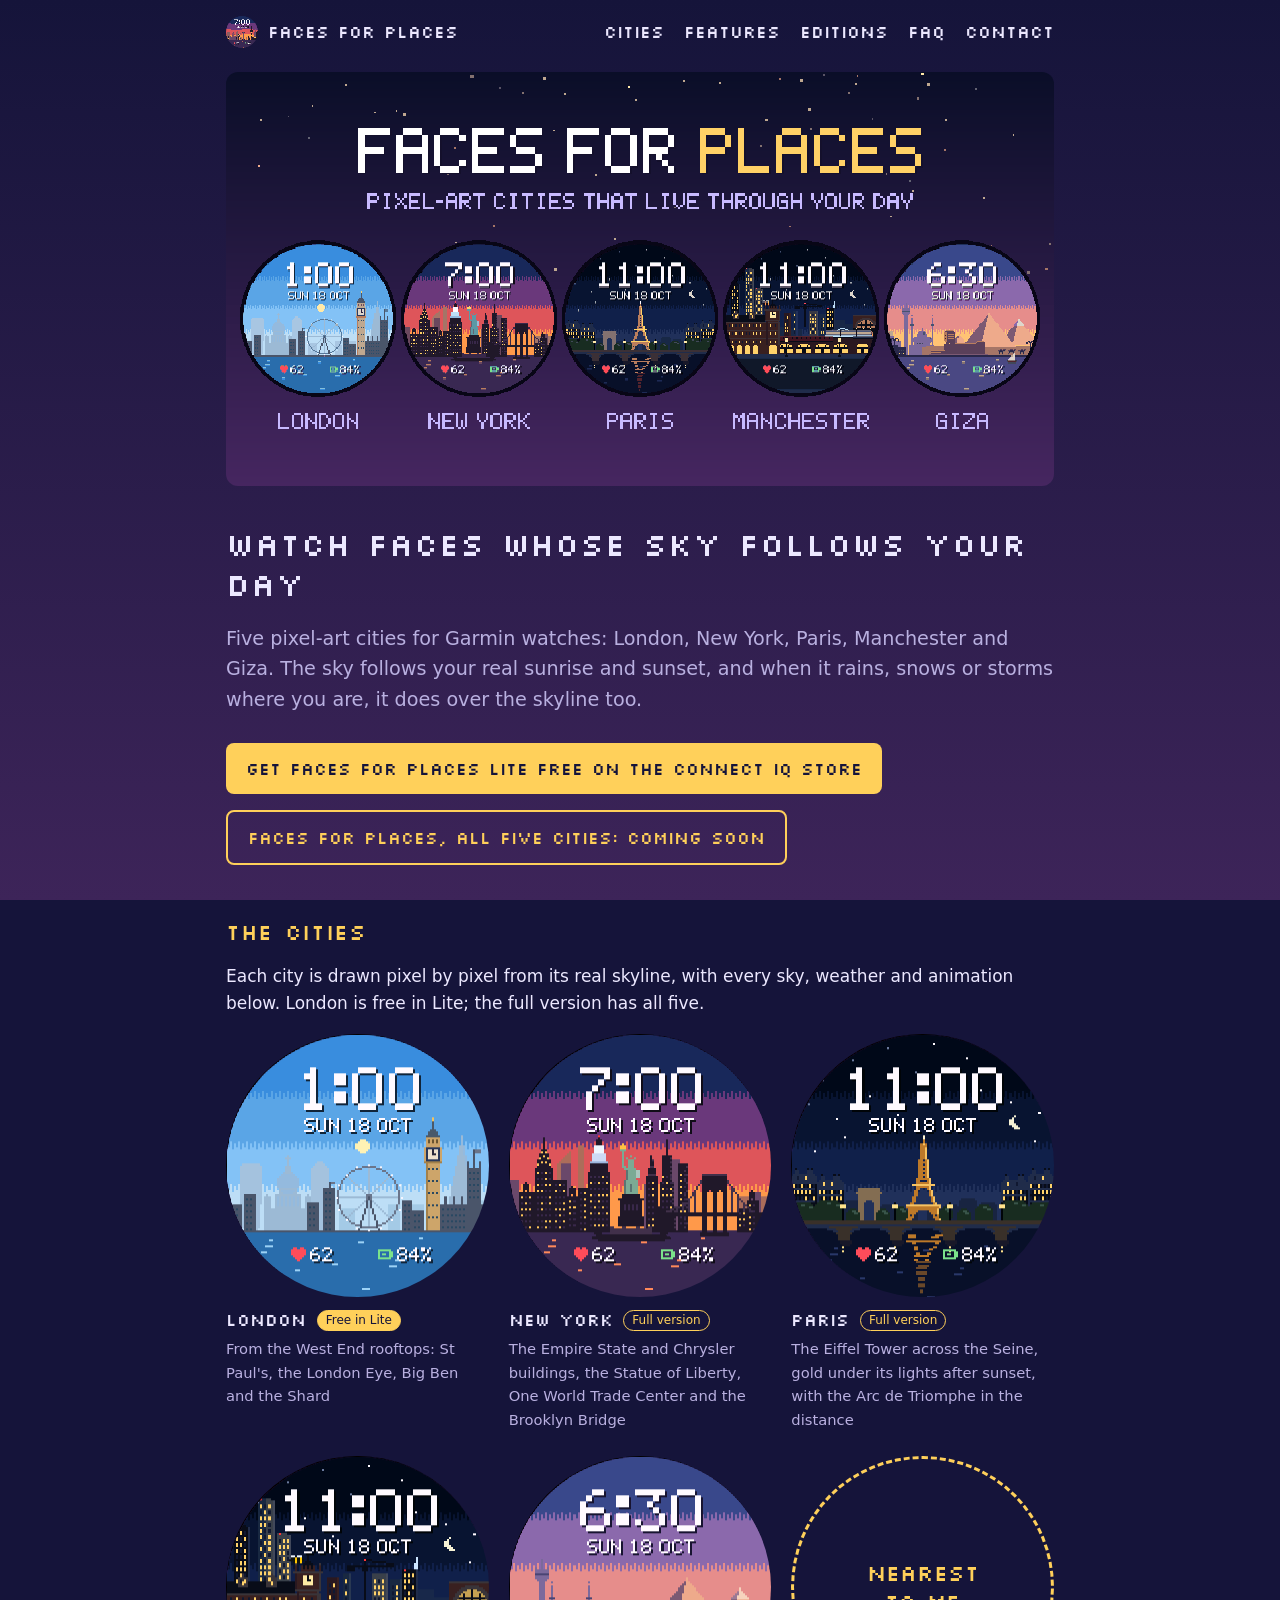
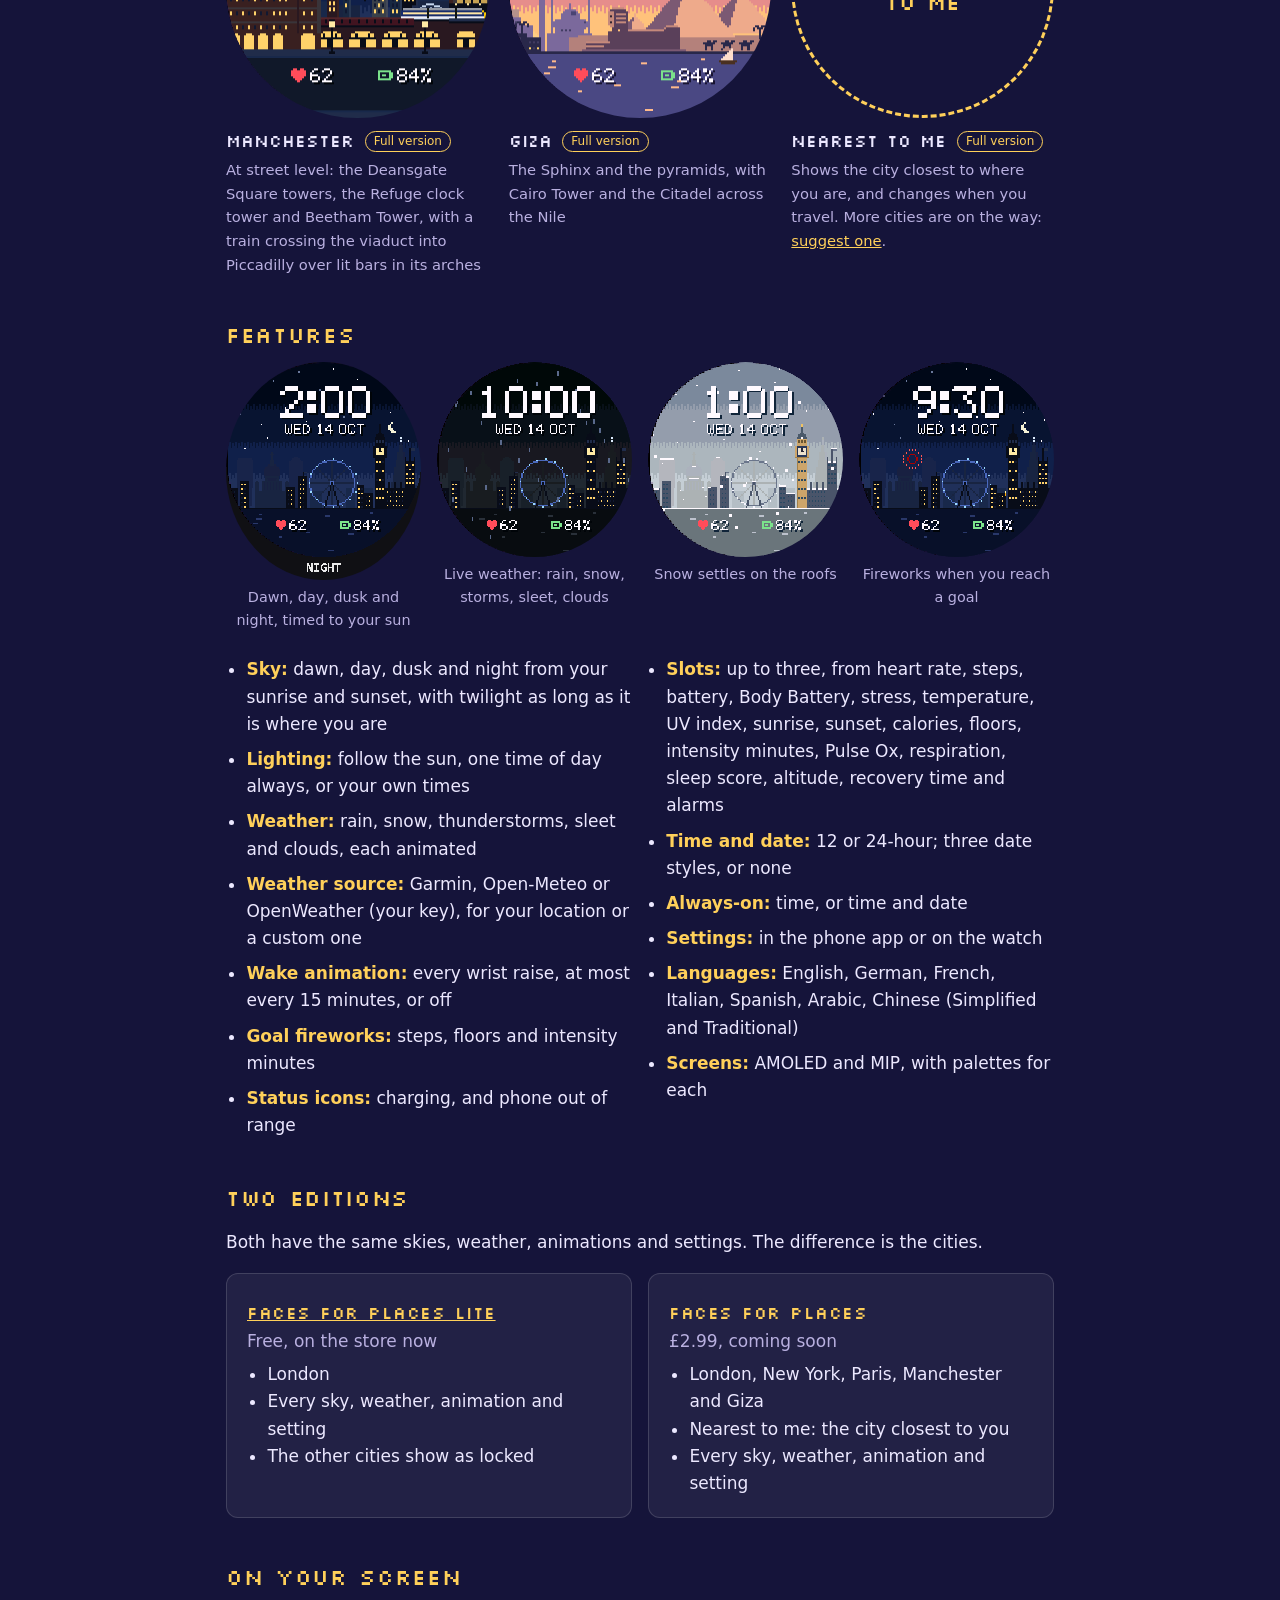
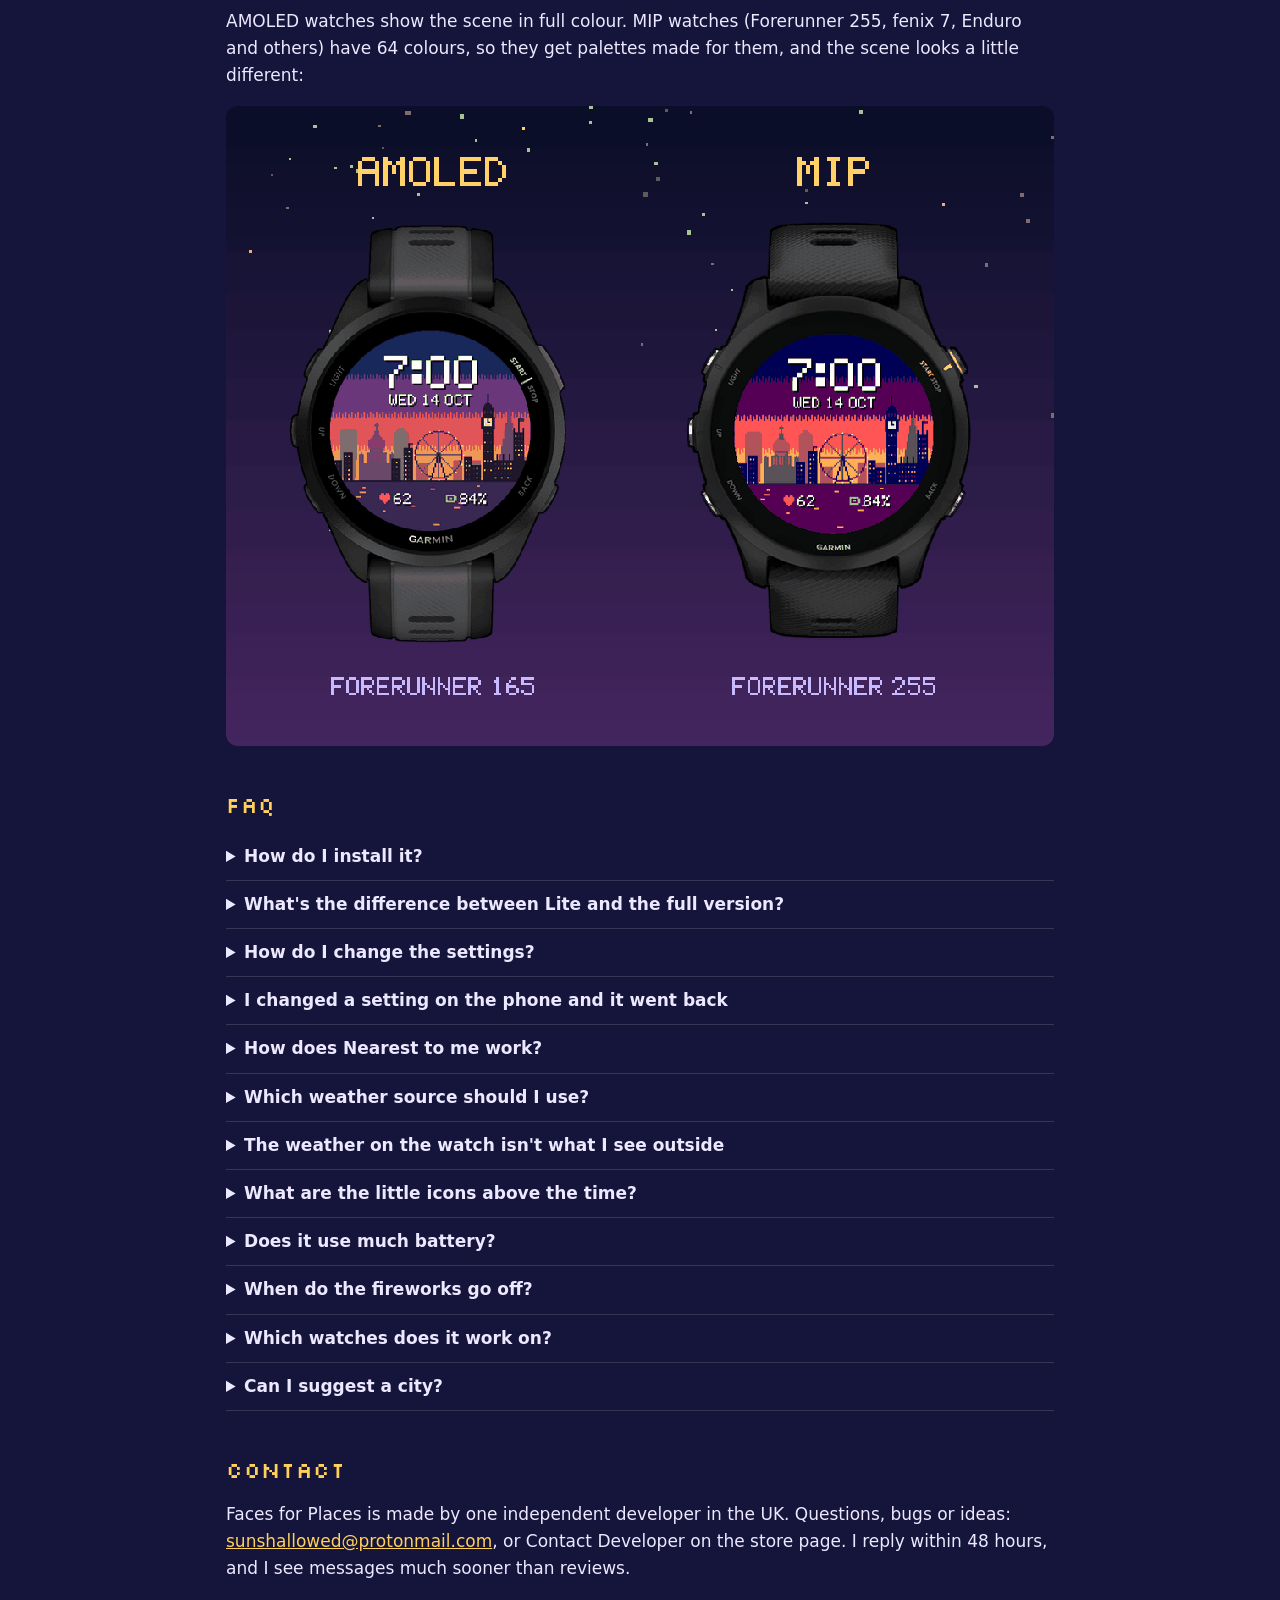
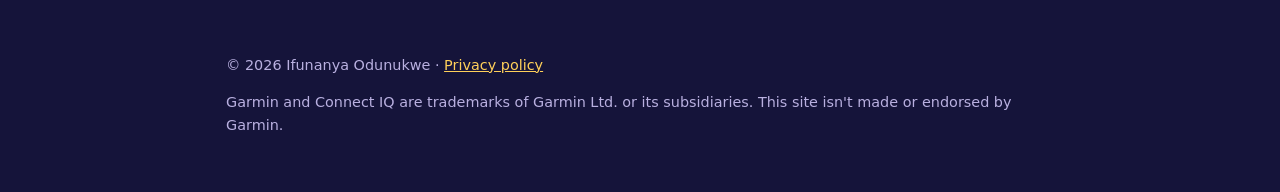
==== index.html @ 06d3210a "﻿Website: a plainer feature list, one labelled line per feature Co-Authored-By: Claude Opus 5.5 <nor" ====
<!doctype html>
<html lang="en">
<head>
<meta charset="utf-8">
<meta name="viewport" content="width=device-width, initial-scale=1">
<title>Faces for Places</title>
<meta name="description" content="Pixel-art city watch faces for Garmin watches: London, New York, Paris, Manchester and Giza. The sky follows your real sunrise and sunset, and your local weather: rain, snow, storms, sleet and clouds.">
<meta property="og:title" content="Faces for Places">
<meta property="og:description" content="Five pixel-art cities for your Garmin watch, whose sky follows your day and your weather. Try London free in Faces for Places Lite.">
<meta property="og:image" content="img/hero.png">
<link rel="icon" href="img/cover.png">
<link rel="preconnect" href="https://fonts.googleapis.com">
<link rel="preconnect" href="https://fonts.gstatic.com" crossorigin>
<link href="https://fonts.googleapis.com/css2?family=Silkscreen&display=swap" rel="stylesheet">
<link rel="stylesheet" href="style.css">
</head>
<body>
<header>
  <nav>
    <a class="home" href="./"><img src="img/cover.png" alt="">Faces for Places</a>
    <a href="#cities">Cities</a>
    <a href="#features">Features</a>
    <a href="#editions">Editions</a>
    <a href="#faq">FAQ</a>
    <a href="#contact">Contact</a>
  </nav>
</header>

<main>
  <img class="hero" src="img/hero.png" width="1440" height="720"
       alt="Faces for Places: London by day, New York at dusk, Paris and Manchester at night and Giza at dawn, each on a round watch face">

  <h1>Watch faces whose sky follows your day</h1>
  <p class="lead">Five pixel-art cities for Garmin watches: London, New York, Paris, Manchester and Giza. The sky
    follows your real sunrise and sunset, and when it rains, snows or storms where you are, it does over the
    skyline too.</p>

  <a class="cta" href="https://apps.garmin.com/apps/ed71a1ea-b74d-4fbb-a06b-3566b06835d3">Get Faces for Places Lite free on the Connect IQ Store</a>
  <span class="cta soon">Faces for Places, all five cities: coming soon</span>

  <h2 id="cities">The cities</h2>
  <p>Each city is drawn pixel by pixel from its real skyline, with every sky, weather and animation below.
    London is free in Lite; the full version has all five.</p>
  <div class="cities">
    <figure>
      <img src="img/cities/london.png" width="390" height="390" alt="London by day: St Paul's, the London Eye, Big Ben and the Shard">
      <figcaption><b>London</b> <span class="badge free">Free in Lite</span>
        <span class="desc">From the West End rooftops: St Paul's, the London Eye, Big Ben and the Shard</span></figcaption>
    </figure>
    <figure>
      <img src="img/cities/newyork.png" width="390" height="390" alt="New York at dusk: the Statue of Liberty in front of Manhattan and the Brooklyn Bridge">
      <figcaption><b>New York</b> <span class="badge">Full version</span>
        <span class="desc">The Empire State and Chrysler buildings, the Statue of Liberty, One World Trade Center and the Brooklyn Bridge</span></figcaption>
    </figure>
    <figure>
      <img src="img/cities/paris.png" width="390" height="390" alt="Paris at night: the Eiffel Tower lit gold, reflected in the Seine">
      <figcaption><b>Paris</b> <span class="badge">Full version</span>
        <span class="desc">The Eiffel Tower across the Seine, gold under its lights after sunset, with the Arc de Triomphe in the distance</span></figcaption>
    </figure>
    <figure>
      <img src="img/cities/manchester.png" width="390" height="390" alt="Manchester at night: towers, a clock tower, and lit bars under a railway viaduct">
      <figcaption><b>Manchester</b> <span class="badge">Full version</span>
        <span class="desc">At street level: the Deansgate Square towers, the Refuge clock tower and Beetham Tower, with a train crossing
        the viaduct into Piccadilly over lit bars in its arches</span></figcaption>
    </figure>
    <figure>
      <img src="img/cities/giza.png" width="390" height="390" alt="Giza at dawn: the Sphinx and the pyramids, Cairo Tower across the Nile">
      <figcaption><b>Giza</b> <span class="badge">Full version</span>
        <span class="desc">The Sphinx and the pyramids, with Cairo Tower and the Citadel across the Nile</span></figcaption>
    </figure>
    <figure>
      <div class="more"><span>Nearest<br>to me</span></div>
      <figcaption><b>Nearest to me</b> <span class="badge">Full version</span>
        <span class="desc">Shows the city closest to where you are, and changes when you travel. More cities are on the way:
        <a href="#contact">suggest one</a>.</span></figcaption>
    </figure>
  </div>

  <h2 id="features">Features</h2>
  <div class="gallery">
    <figure><img src="img/daycycle.gif" width="390" height="390" alt="London's sky through a whole day"><figcaption>Dawn, day, dusk and night, timed to your sun</figcaption></figure>
    <figure><img src="img/storm.gif" width="390" height="390" alt="A thunderstorm over London with lightning"><figcaption>Live weather: rain, snow, storms, sleet, clouds</figcaption></figure>
    <figure><img src="img/snow.gif" width="390" height="390" alt="Snow falling and settling on London's roofs"><figcaption>Snow settles on the roofs</figcaption></figure>
    <figure><img src="img/fireworks.gif" width="390" height="390" alt="Fireworks over London"><figcaption>Fireworks when you reach a goal</figcaption></figure>
  </div>

  <ul class="features">
    <li><b>Sky:</b> dawn, day, dusk and night from your sunrise and sunset, with twilight as long as it is where you are</li>
    <li><b>Lighting:</b> follow the sun, one time of day always, or your own times</li>
    <li><b>Weather:</b> rain, snow, thunderstorms, sleet and clouds, each animated</li>
    <li><b>Weather source:</b> Garmin, Open-Meteo or OpenWeather (your key), for your location or a custom one</li>
    <li><b>Wake animation:</b> every wrist raise, at most every 15 minutes, or off</li>
    <li><b>Goal fireworks:</b> steps, floors and intensity minutes</li>
    <li><b>Status icons:</b> charging, and phone out of range</li>
    <li><b>Slots:</b> up to three, from heart rate, steps, battery, Body Battery, stress, temperature, UV index,
      sunrise, sunset, calories, floors, intensity minutes, Pulse Ox, respiration, sleep score, altitude, recovery
      time and alarms</li>
    <li><b>Time and date:</b> 12 or 24-hour; three date styles, or none</li>
    <li><b>Always-on:</b> time, or time and date</li>
    <li><b>Settings:</b> in the phone app or on the watch</li>
    <li><b>Languages:</b> English, German, French, Italian, Spanish, Arabic, Chinese (Simplified and Traditional)</li>
    <li><b>Screens:</b> AMOLED and MIP, with palettes for each</li>
  </ul>

  <h2 id="editions">Two editions</h2>
  <p>Both have the same skies, weather, animations and settings. The difference is the cities.</p>
  <div class="cards">
    <div class="card">
      <h3><a href="https://apps.garmin.com/apps/ed71a1ea-b74d-4fbb-a06b-3566b06835d3">Faces for Places Lite</a></h3>
      <p class="price">Free, on the store now</p>
      <ul>
        <li>London</li>
        <li>Every sky, weather, animation and setting</li>
        <li>The other cities show as locked</li>
      </ul>
    </div>
    <div class="card">
      <h3>Faces for Places</h3>
      <p class="price">£2.99, coming soon</p>
      <ul>
        <li>London, New York, Paris, Manchester and Giza</li>
        <li>Nearest to me: the city closest to you</li>
        <li>Every sky, weather, animation and setting</li>
      </ul>
    </div>
  </div>

  <h2>On your screen</h2>
  <p>AMOLED watches show the scene in full colour. MIP watches (Forerunner 255, fenix 7, Enduro and others) have 64
    colours, so they get palettes made for them, and the scene looks a little different:</p>
  <img class="wide" src="img/watches-pair.png" width="978" height="756"
       alt="The face on a Forerunner 165 (AMOLED) and a Forerunner 255 (MIP)">

  <h2 id="faq">FAQ</h2>

  <details>
    <summary>How do I install it?</summary>
    <p>In the Connect IQ Store app on your phone, search for "Faces for Places", choose Install, and it goes to your
      watch at the next sync. On the watch, pick it like any other watch face. When it asks, allow location: it picks
      your sunrise, sunset and weather (see <a href="privacy.html">Privacy</a>).</p>
  </details>

  <details>
    <summary>What's the difference between Lite and the full version?</summary>
    <p>Only the cities. Lite is free and has London, with every sky, weather, animation and setting. The full
      version (£2.99, coming soon) adds New York, Paris, Manchester and Giza, and Nearest to me. Try Lite first to
      see how it looks on your watch.</p>
  </details>

  <details>
    <summary>How do I change the settings?</summary>
    <p>On the phone: in the Connect IQ Store app, open the face under your watch's watch faces and choose Settings.
      On the watch: open the watch face's menu and choose Customise. Both have the same settings in the same order:
      the everyday ones first, then Display and battery, Sky and lighting, and Weather source.</p>
  </details>

  <details>
    <summary>I changed a setting on the phone and it went back</summary>
    <p>Garmin's phone app can lose a change made inside a section (Display and battery, Sky and lighting, Weather
      source) if you go back without saving. Press Save before leaving the section, or change it on the watch
      (Customise), which always keeps it.</p>
  </details>

  <details>
    <summary>How does Nearest to me work?</summary>
    <p>In the full version, Nearest to me (the default Place) shows whichever city is closest to you, using your
      phone's location or the watch's last GPS fix. It checks again when you raise your wrist, so it changes when
      you travel. Pick a city under Place to keep that one.</p>
  </details>

  <details>
    <summary>Which weather source should I use?</summary>
    <ul>
      <li><b>Garmin</b> (the default): uses the least battery, and works with the phone away for a while. It's said to not be as accurate as the others though</li>
      <li><b>Open-Meteo</b>: free, nothing to set up.</li>
      <li><b>OpenWeather</b>: needs your own free API key from
        <a href="https://openweathermap.org/">openweathermap.org</a>, typed into the OpenWeather API key setting.
        A new key can take a few hours to start working.</li>
    </ul>
    <p>The web sources are fetched through your phone every 15, 30 or 60 minutes, as you choose, so the phone needs
      to be nearby with Bluetooth on.</p>
  </details>

  <details>
    <summary>The weather on the watch isn't what I see outside</summary>
    <p>Weather reaches the watch through your phone, so it can be a little behind, and Garmin's reading comes from a
      nearby weather station. A web reading more than 6 hours old stops showing rain. If it's often wrong for
      you, try another weather source.</p>
  </details>

  <details>
    <summary>What are the little icons above the time?</summary>
    <p>A plug means the watch is charging. A crossed-out phone means your phone is out of range, so the weather won't
      update until it's back. You can turn either off under Display and battery.</p>
  </details>

  <details>
    <summary>Does it use much battery?</summary>
    <p>The defaults (Garmin weather for where you are) use the least. Web weather, a custom weather location and
      the wake animation on every wrist raise use more; the settings mark them with "more battery".</p>
  </details>

  <details>
    <summary>When do the fireworks go off?</summary>
    <p>The next time you raise your wrist after reaching your step or floors goal (once a day each) or your
      intensity-minutes goal (once a week). You can turn them off in the settings.</p>
  </details>

  <details>
    <summary>Which watches does it work on?</summary>
    <p>Round Garmin watches with Connect IQ 5 or 6 (Forerunner, fenix, epix, Enduro, Venu, vivoactive, Instinct
      AMOLED and others), plus the Venu Sq 2 and Venu X1. The store page lists every model.</p>
  </details>

  <details>
    <summary>Can I suggest a city?</summary>
    <p>Yes, please! Leave a review on the store page or email me. More cities are on the way.</p>
  </details>

  <h2 id="contact">Contact</h2>
  <p>Faces for Places is made by one independent developer in the UK. Questions, bugs or ideas:
    <a href="mailto:sunshallowed@protonmail.com">sunshallowed@protonmail.com</a>, or Contact Developer on the store
    page. I reply within 48 hours, and I see messages much sooner than reviews.</p>
</main>

<footer>
  <p>© 2026 Ifunanya Odunukwe · <a href="privacy.html">Privacy policy</a></p>
  <p>Garmin and Connect IQ are trademarks of Garmin Ltd. or its subsidiaries. This site isn't made or endorsed by Garmin.</p>
</footer>
</body>
</html>
---- style.css ----
:root {
  --night: #15143a;
  --dusk: #3d2459;
  --text: #ece8ff;
  --muted: #b9b0e0;
  --accent: #ffd05a;
  --link: #ffd05a;
  --card: rgba(255, 255, 255, 0.06);
  --line: rgba(255, 255, 255, 0.14);
}

* { box-sizing: border-box; }

html { background: var(--night); }

body {
  margin: 0;
  min-height: 100vh;
  color: var(--text);
  background: linear-gradient(180deg, var(--night) 0%, var(--dusk) 100%) fixed;
  font: 17px/1.6 system-ui, -apple-system, "Segoe UI", Roboto, sans-serif;
}

main, header, footer { max-width: 860px; margin: 0 auto; padding: 0 16px; }

h1, h2, h3, .pixel {
  font-family: "Silkscreen", monospace;
  font-weight: 400;
  letter-spacing: 0.03em;
  line-height: 1.25;
}
h1 { font-size: 2rem; margin: 1.2em 0 0.4em; }
h2 { font-size: 1.4rem; margin: 2em 0 0.6em; color: var(--accent); }
h3 { font-size: 1.05rem; margin: 1.4em 0 0.3em; }

a { color: var(--link); }
a:hover { text-decoration-thickness: 2px; }

img { max-width: 100%; height: auto; display: block; image-rendering: pixelated; }

nav {
  display: flex; gap: 20px; flex-wrap: wrap; align-items: center;
  padding: 16px 0; font-family: "Silkscreen", monospace;
}
nav a { color: var(--text); text-decoration: none; }
nav a:hover { color: var(--accent); }
nav .home { margin-right: auto; display: flex; align-items: center; gap: 10px; }
nav .home img { width: 32px; height: 32px; border-radius: 50%; }
@media (max-width: 560px) {
  nav { gap: 8px 20px; }
  nav .home { flex-basis: 100%; }
}

.hero { border-radius: 12px; margin: 8px 0 20px; }
.lead { font-size: 1.2rem; color: var(--muted); }

.cta {
  display: inline-block; margin: 8px 0; padding: 12px 20px; border-radius: 8px;
  background: var(--accent); color: var(--night); text-decoration: none;
  font-family: "Silkscreen", monospace;
}
.cta.soon { background: transparent; color: var(--accent); border: 2px solid var(--accent); cursor: default; }

.gallery { display: grid; grid-template-columns: repeat(auto-fit, minmax(180px, 1fr)); gap: 16px; }
.gallery figure { margin: 0; }
.gallery img { width: 100%; border-radius: 50%; }
.gallery figcaption { text-align: center; color: var(--muted); font-size: 0.9rem; margin-top: 6px; }

.wide { border-radius: 12px; margin: 12px 0; }

.cities { display: grid; grid-template-columns: repeat(auto-fit, minmax(220px, 1fr)); gap: 24px 20px; }
.cities figure { margin: 0; }
.cities img, .cities .more { width: 100%; aspect-ratio: 1; border-radius: 50%; }
.cities .more {
  display: flex; align-items: center; justify-content: center; text-align: center;
  border: 3px dashed var(--accent); color: var(--accent);
  font-family: "Silkscreen", monospace; font-size: 1.4rem; line-height: 1.3;
}
.cities figcaption { color: var(--muted); font-size: 0.92rem; margin-top: 10px; }
.cities figcaption b {
  display: inline-block; margin-right: 6px; color: var(--text);
  font-family: "Silkscreen", monospace; font-weight: 400; font-size: 1.05rem;
}
.cities .desc { display: block; margin-top: 2px; }
@media (max-width: 560px) {
  .cities, .gallery { grid-template-columns: 1fr 1fr; gap: 20px 12px; }
  .cities .more { font-size: 1rem; }
  .cities figcaption { font-size: 0.85rem; }
}
.badge {
  display: inline-block; margin-bottom: 4px; padding: 0 8px; border-radius: 99px; vertical-align: 2px;
  border: 1px solid var(--accent); color: var(--accent); font-size: 0.75rem; white-space: nowrap;
}
.badge.free { background: var(--accent); color: var(--night); }

.features { columns: 2 300px; column-gap: 32px; padding-left: 1.2em; margin: 24px 0 0; }
.features li { margin-bottom: 8px; break-inside: avoid; }
.features b { color: var(--accent); font-weight: 600; }

.card .price { margin: 0 0 6px; color: var(--muted); }
.card ul { padding-left: 1.2em; margin: 0 0 8px; }

.cards { display: grid; grid-template-columns: repeat(auto-fit, minmax(240px, 1fr)); gap: 16px; }
.card { background: var(--card); border: 1px solid var(--line); border-radius: 12px; padding: 4px 20px 12px; }
.card h3 { color: var(--accent); }

details { border-bottom: 1px solid var(--line); padding: 10px 0; }
summary { cursor: pointer; font-weight: 600; }
details p, details ul { margin: 8px 0 4px; color: var(--text); }

.note { color: var(--muted); font-size: 0.95rem; }

footer { padding: 40px 16px; color: var(--muted); font-size: 0.9rem; }
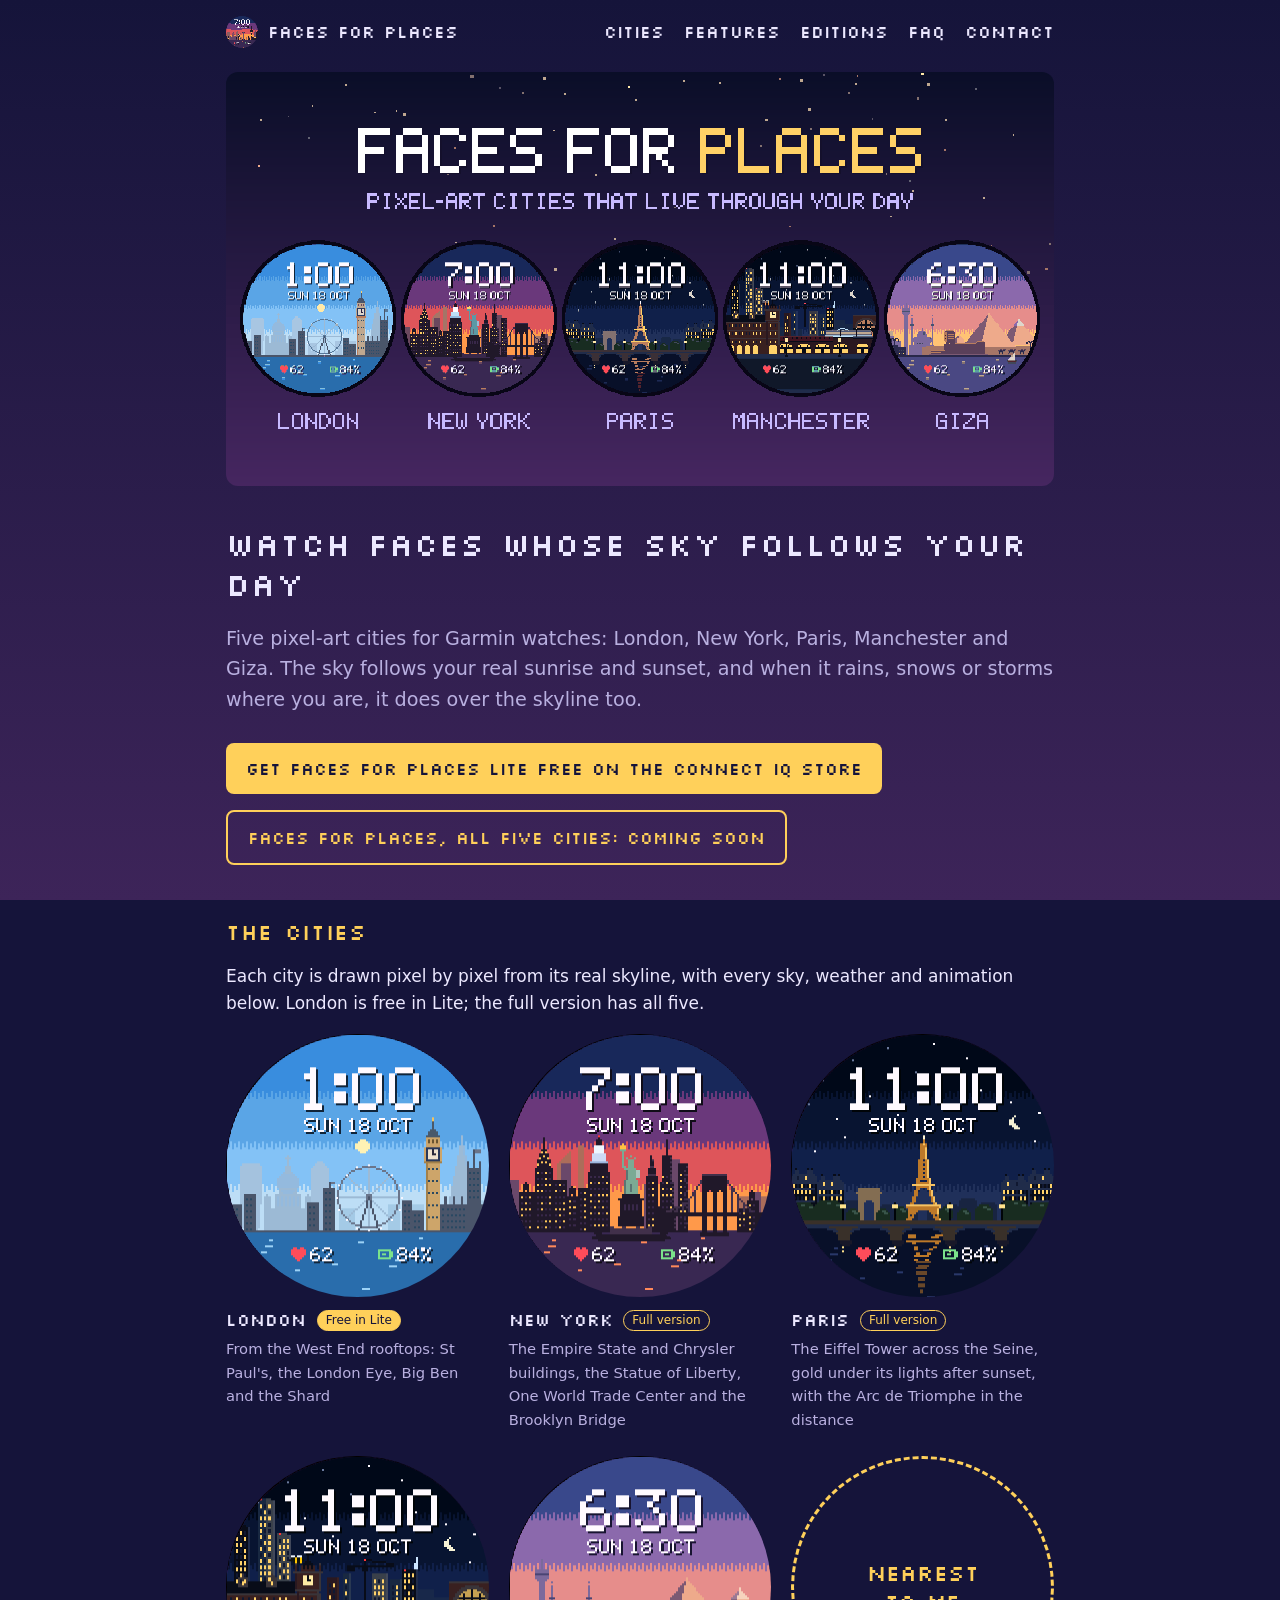
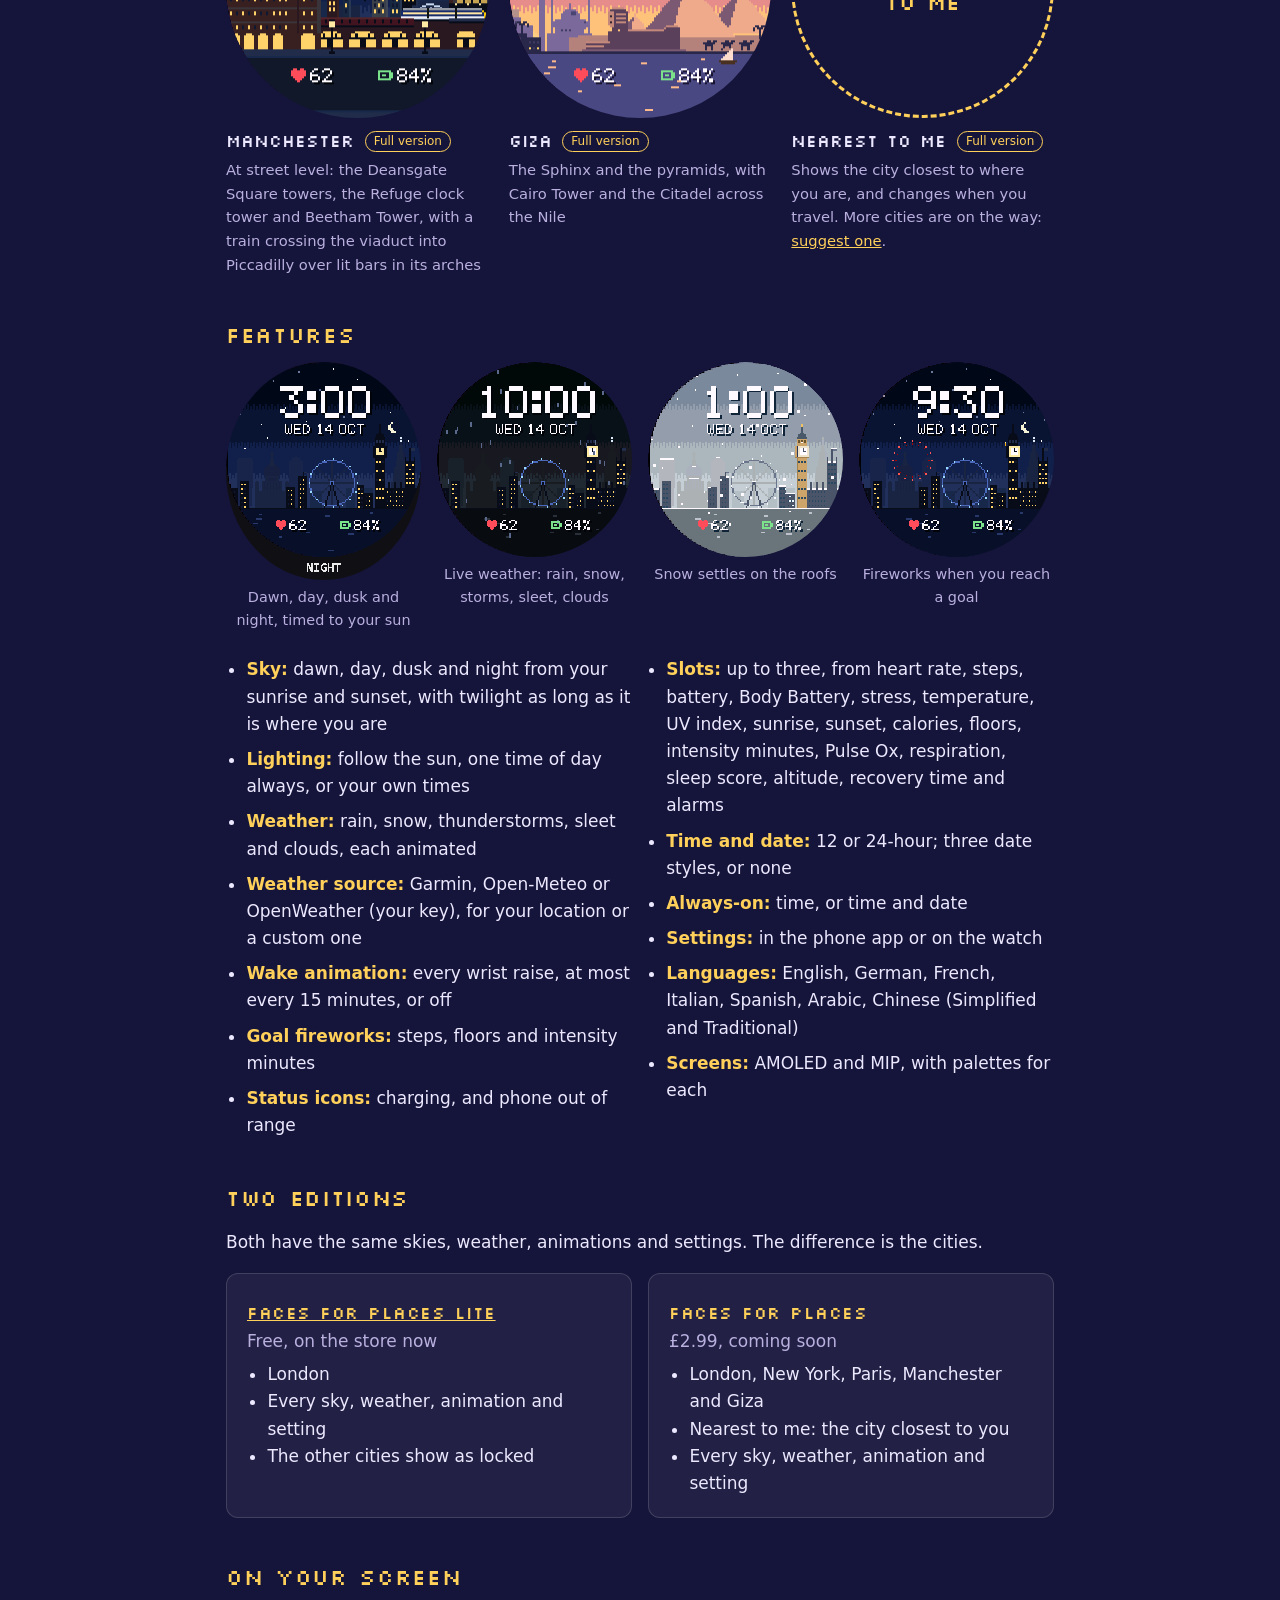
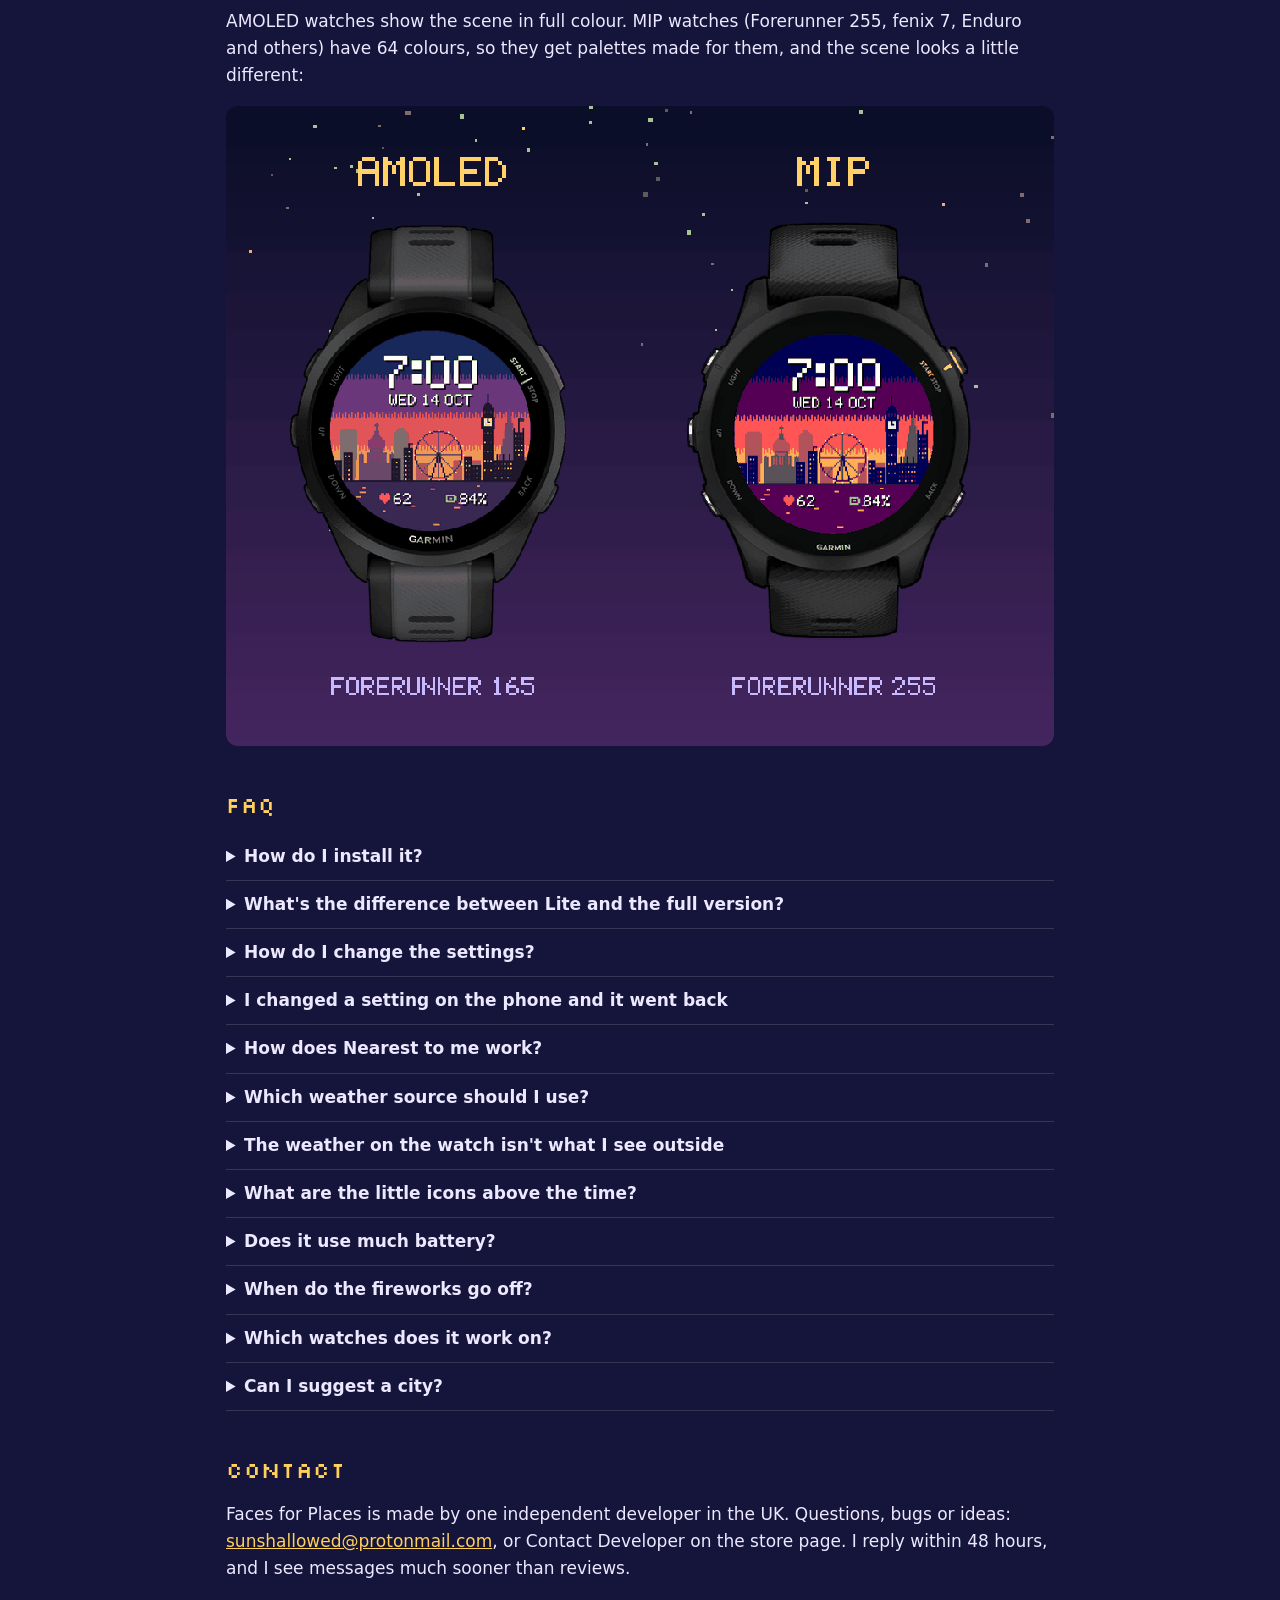
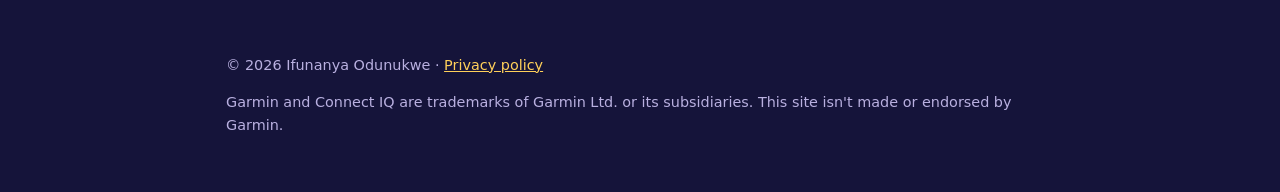
==== commit 4166f594: "﻿Website: version the stylesheet link so new pages never get cached old rules Pages lets browsers ke" ====
--- a/index.html
+++ b/index.html
@@ -12,7 +12,7 @@
 <link rel="preconnect" href="https://fonts.googleapis.com">
 <link rel="preconnect" href="https://fonts.gstatic.com" crossorigin>
 <link href="https://fonts.googleapis.com/css2?family=Silkscreen&display=swap" rel="stylesheet">
-<link rel="stylesheet" href="style.css">
+<link rel="stylesheet" href="style.css?v=2">
 </head>
 <body>
 <header>
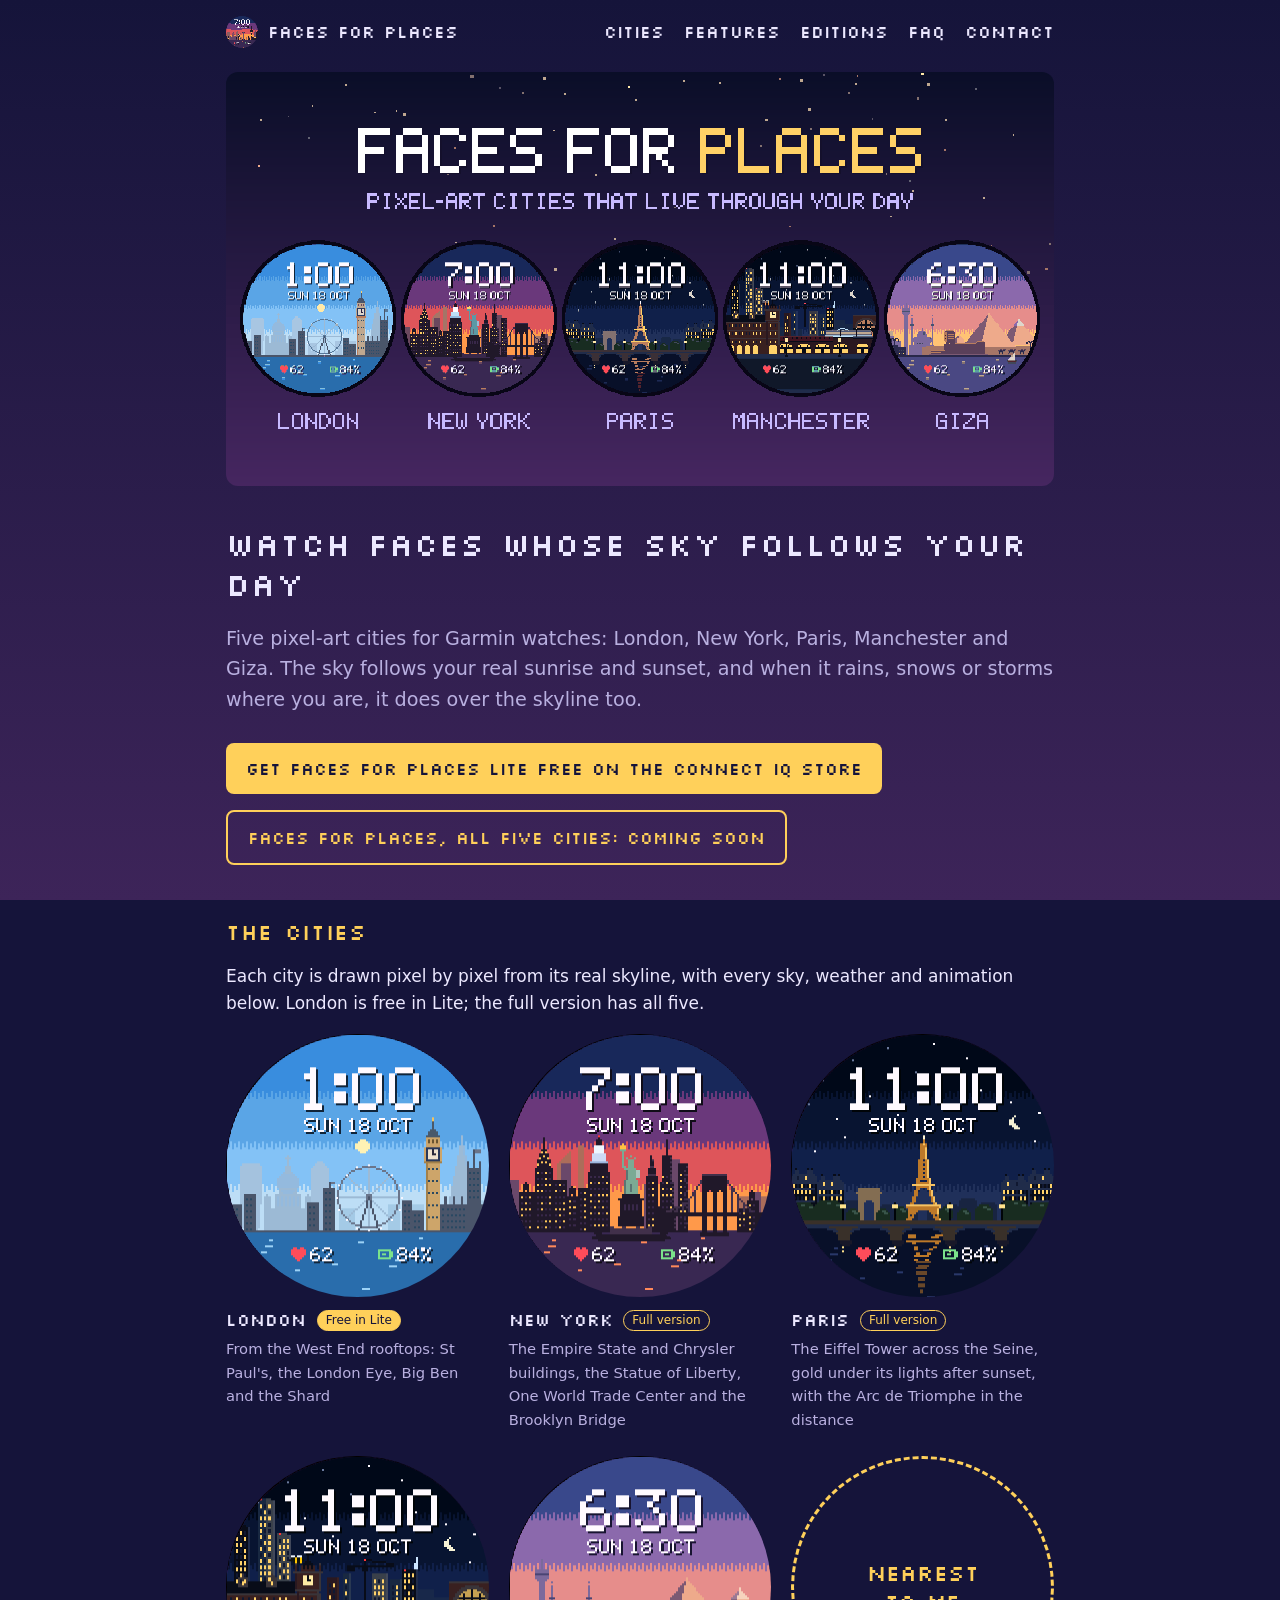
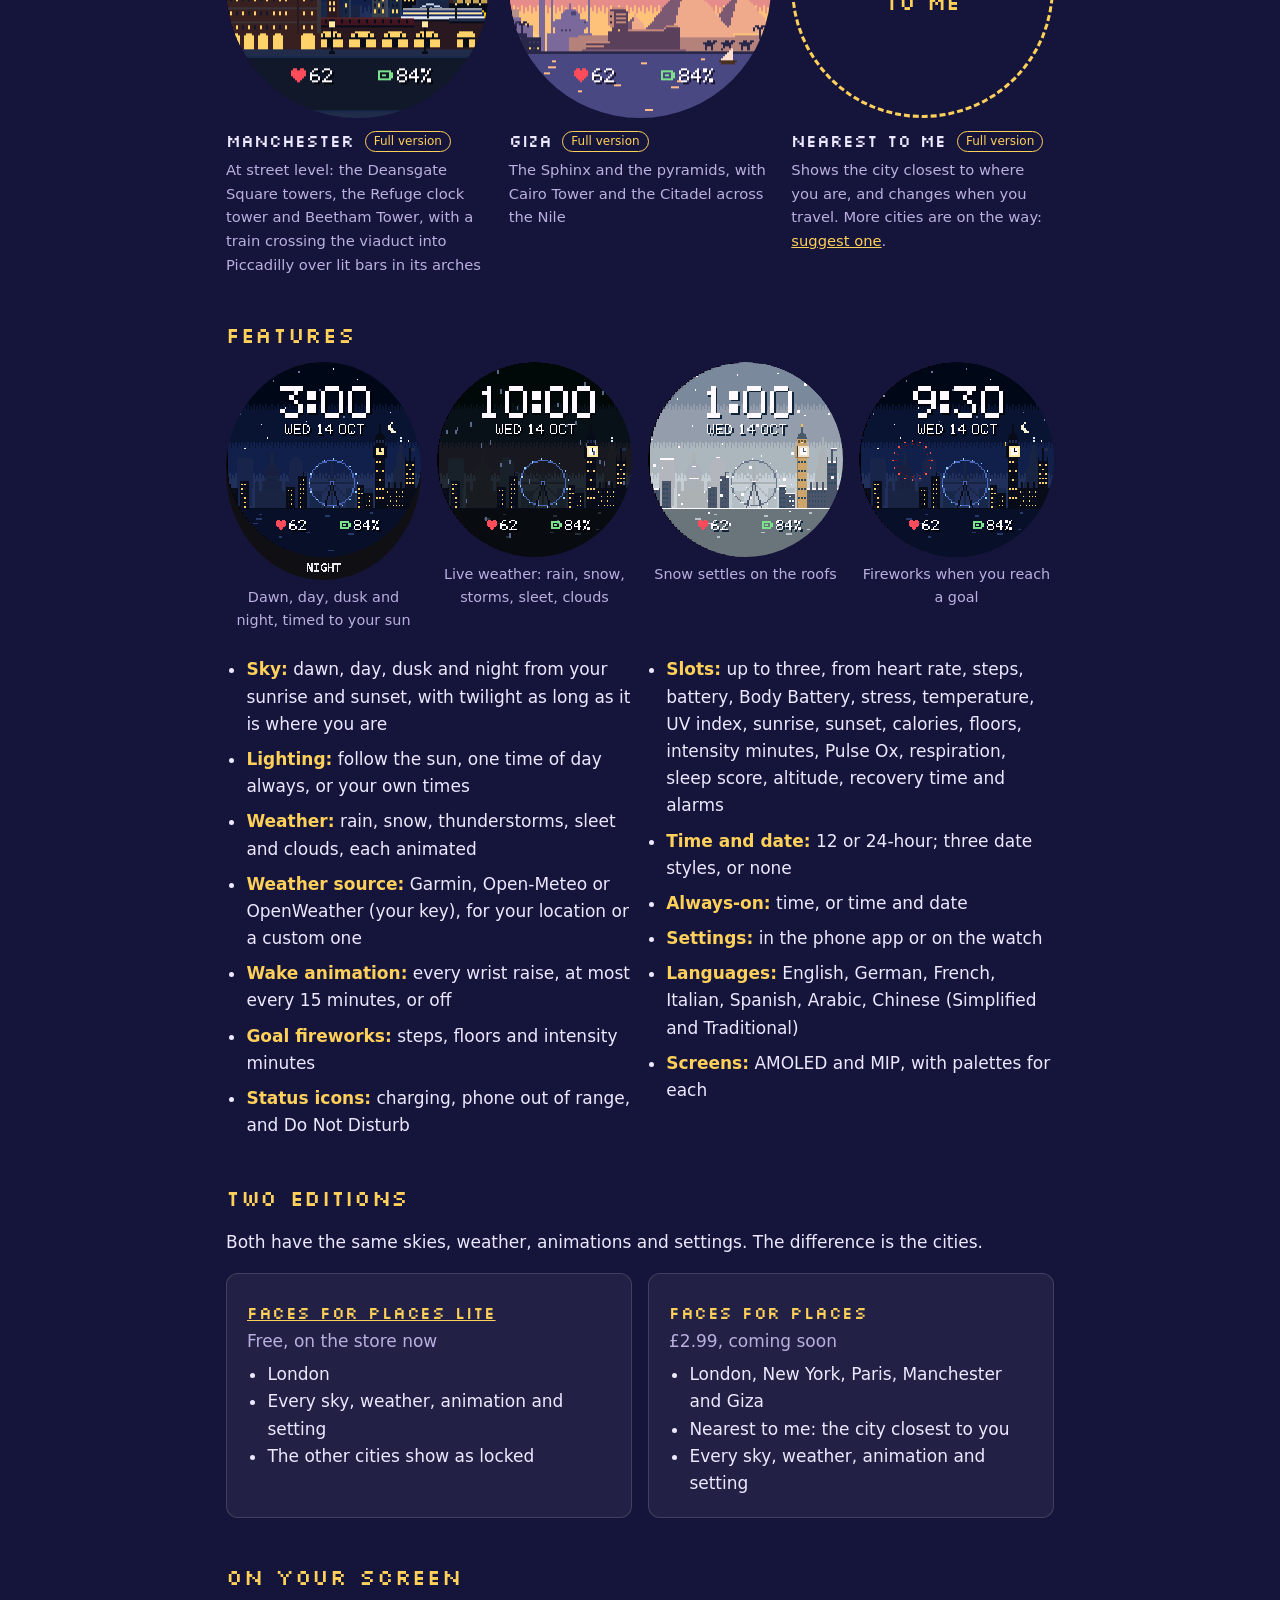
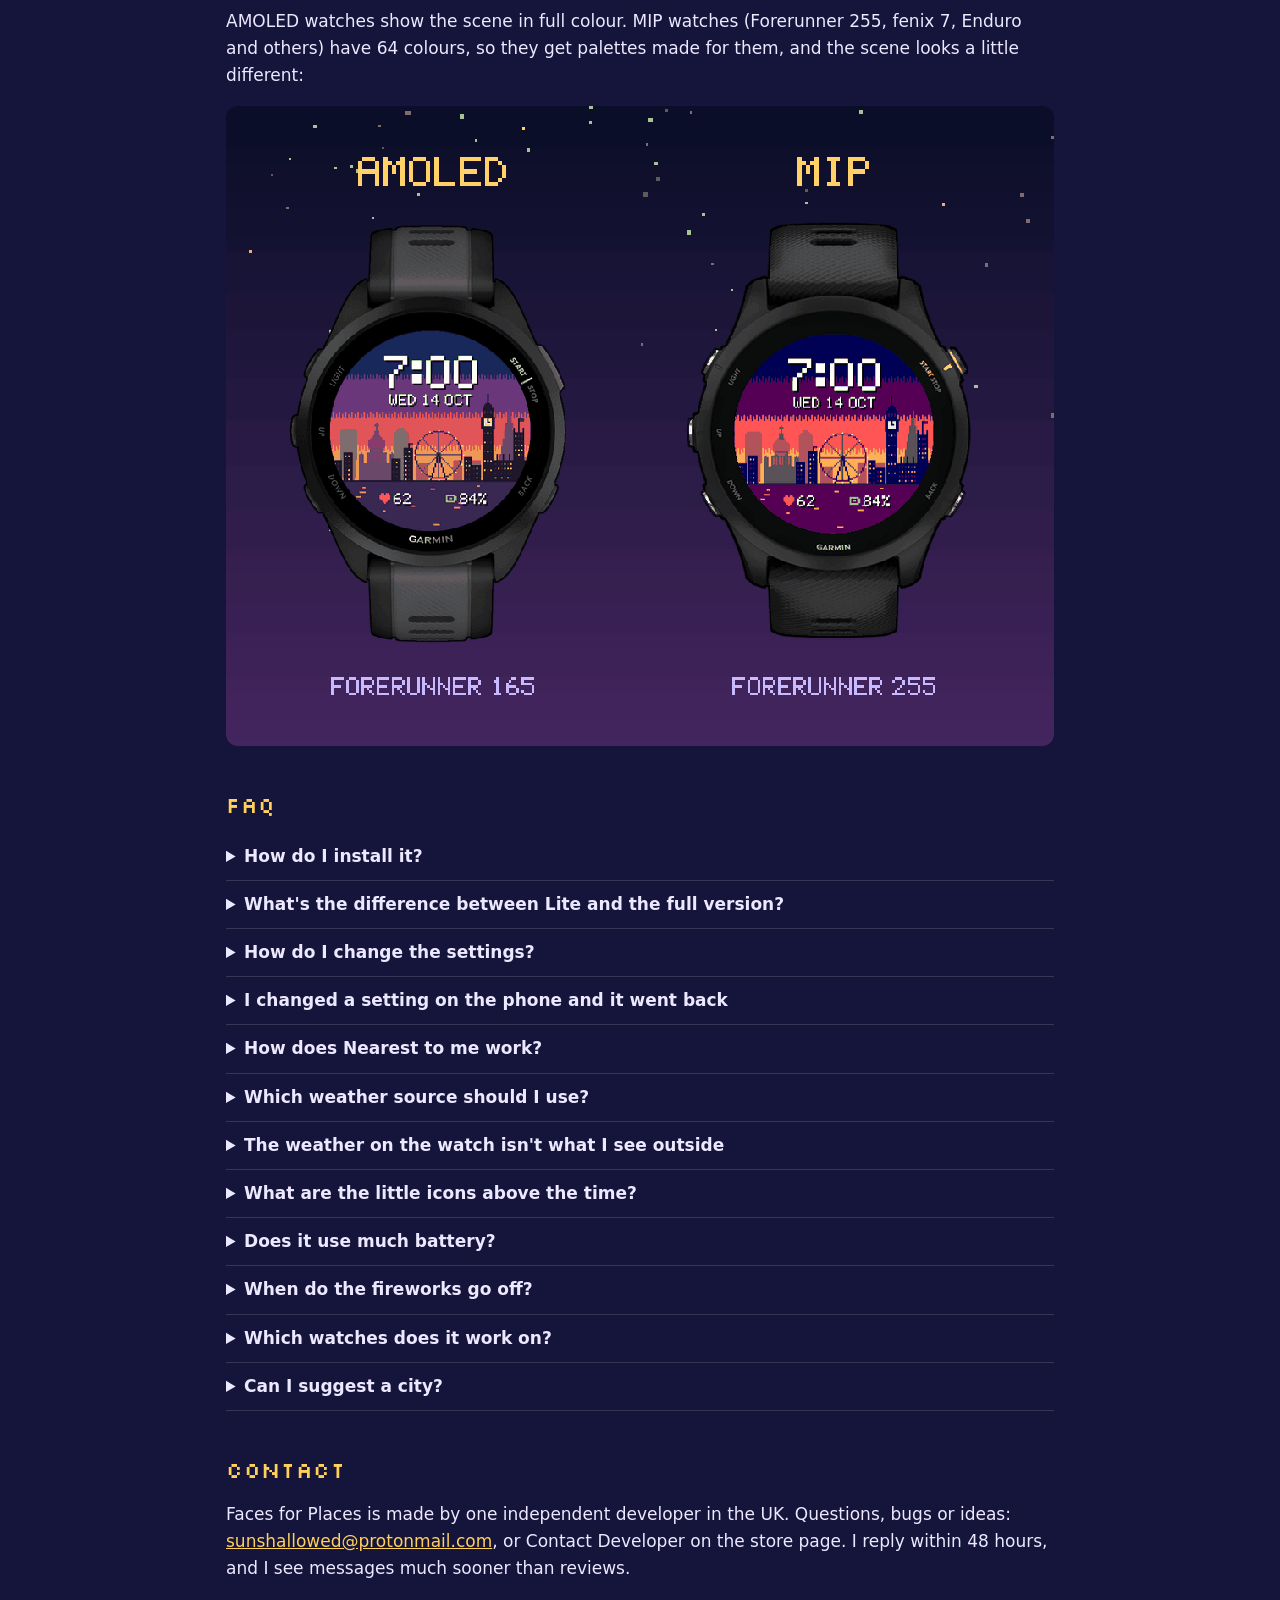
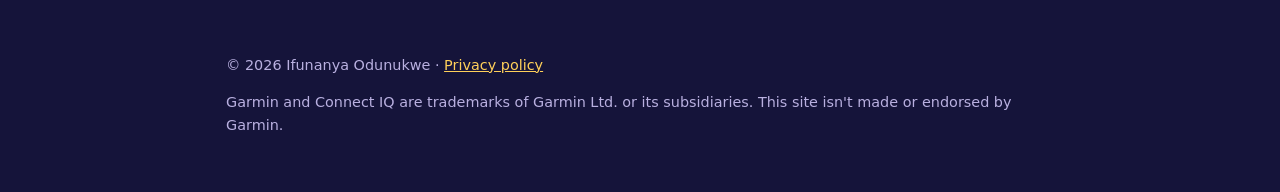
==== commit 1e1b936c: "﻿Do Not Disturb icon: a crescent moon in the status row above the time Shown while DND is on (Device" ====
--- a/index.html
+++ b/index.html
@@ -91,7 +91,7 @@
     <li><b>Weather source:</b> Garmin, Open-Meteo or OpenWeather (your key), for your location or a custom one</li>
     <li><b>Wake animation:</b> every wrist raise, at most every 15 minutes, or off</li>
     <li><b>Goal fireworks:</b> steps, floors and intensity minutes</li>
-    <li><b>Status icons:</b> charging, and phone out of range</li>
+    <li><b>Status icons:</b> charging, phone out of range, and Do Not Disturb</li>
     <li><b>Slots:</b> up to three, from heart rate, steps, battery, Body Battery, stress, temperature, UV index,
       sunrise, sunset, calories, floors, intensity minutes, Pulse Ox, respiration, sleep score, altitude, recovery
       time and alarms</li>
@@ -191,7 +191,8 @@
   <details>
     <summary>What are the little icons above the time?</summary>
     <p>A plug means the watch is charging. A crossed-out phone means your phone is out of range, so the weather won't
-      update until it's back. You can turn either off under Display and battery.</p>
+      update until it's back. A moon means Do Not Disturb is on. You can turn any of them off under Display and
+      battery.</p>
   </details>
 
   <details>
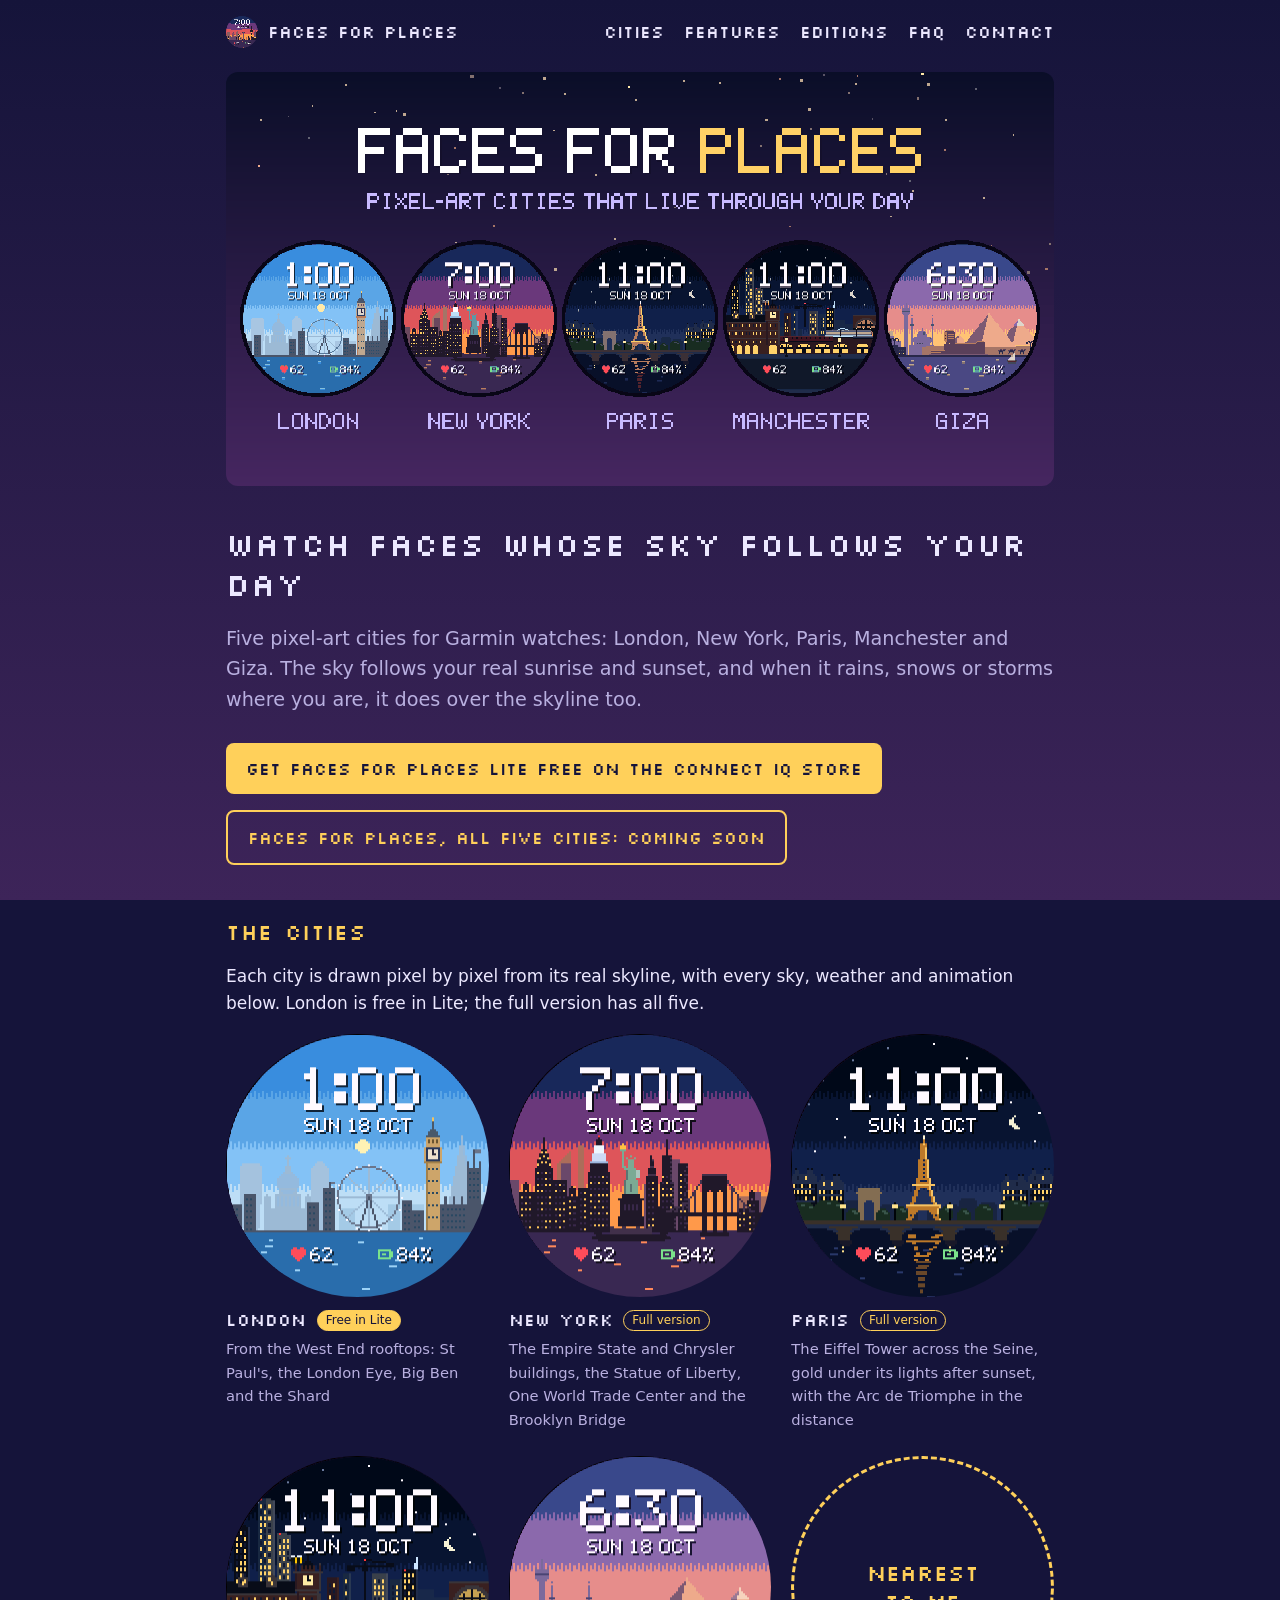
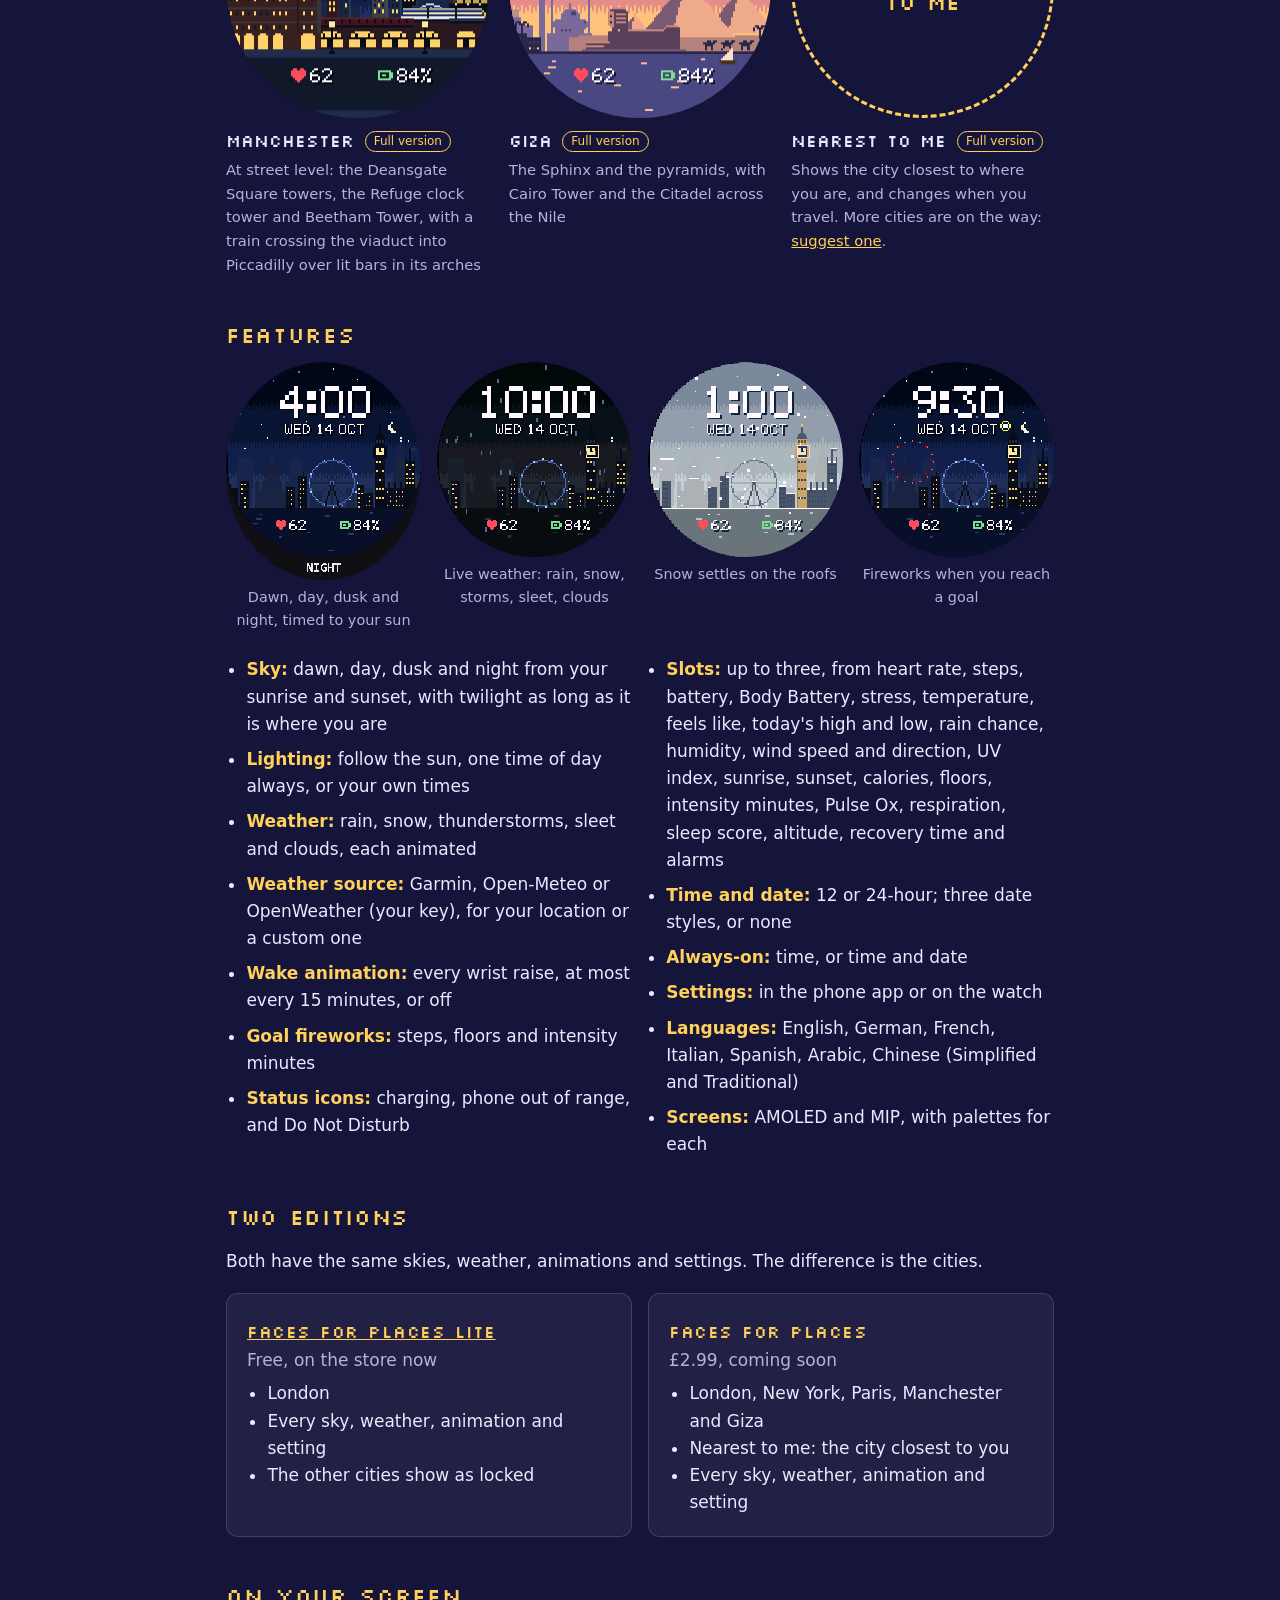
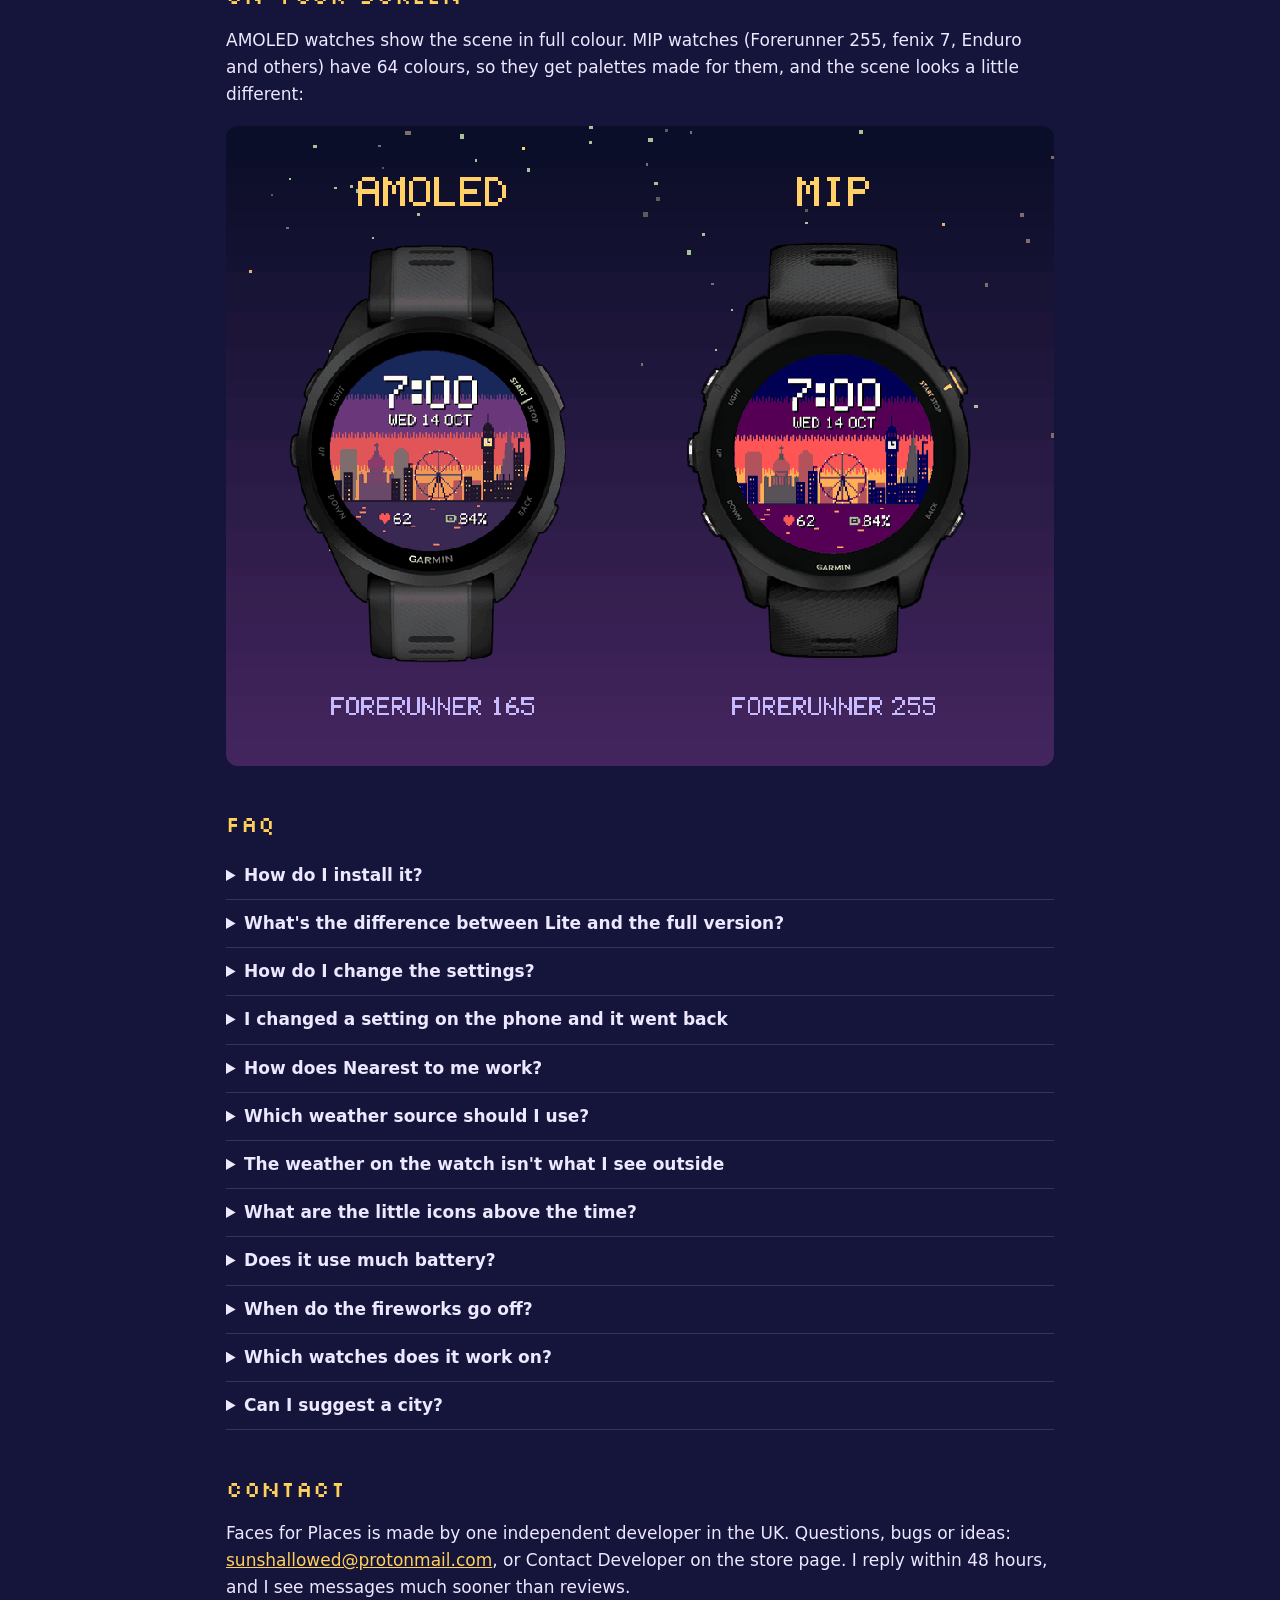
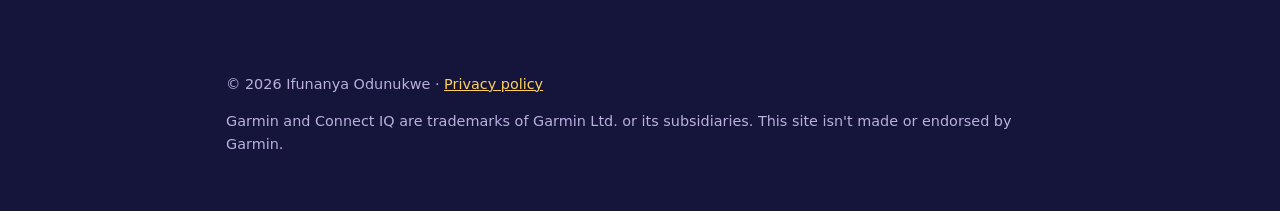
==== commit 3d677f23: "﻿Weather stat slots: feels like, high/low, rain chance, humidity, wind Five new slot options, groupe" ====
--- a/index.html
+++ b/index.html
@@ -92,8 +92,8 @@
     <li><b>Wake animation:</b> every wrist raise, at most every 15 minutes, or off</li>
     <li><b>Goal fireworks:</b> steps, floors and intensity minutes</li>
     <li><b>Status icons:</b> charging, phone out of range, and Do Not Disturb</li>
-    <li><b>Slots:</b> up to three, from heart rate, steps, battery, Body Battery, stress, temperature, UV index,
-      sunrise, sunset, calories, floors, intensity minutes, Pulse Ox, respiration, sleep score, altitude, recovery
+    <li><b>Slots:</b> up to three, from heart rate, steps, battery, Body Battery, stress, temperature, feels like,
+      today's high and low, rain chance, humidity, wind speed and direction, UV index, sunrise, sunset, calories, floors, intensity minutes, Pulse Ox, respiration, sleep score, altitude, recovery
       time and alarms</li>
     <li><b>Time and date:</b> 12 or 24-hour; three date styles, or none</li>
     <li><b>Always-on:</b> time, or time and date</li>
@@ -179,6 +179,8 @@
     </ul>
     <p>The web sources are fetched through your phone every 15, 30 or 60 minutes, as you choose, so the phone needs
       to be nearby with Bluetooth on.</p>
+    <p>OpenWeather's free service has no rain chance, UV index or high and low, so with it those slots show
+      Garmin's. With a custom location they show <b>--</b> instead, as Garmin's weather is only for where you are.</p>
   </details>
 
   <details>
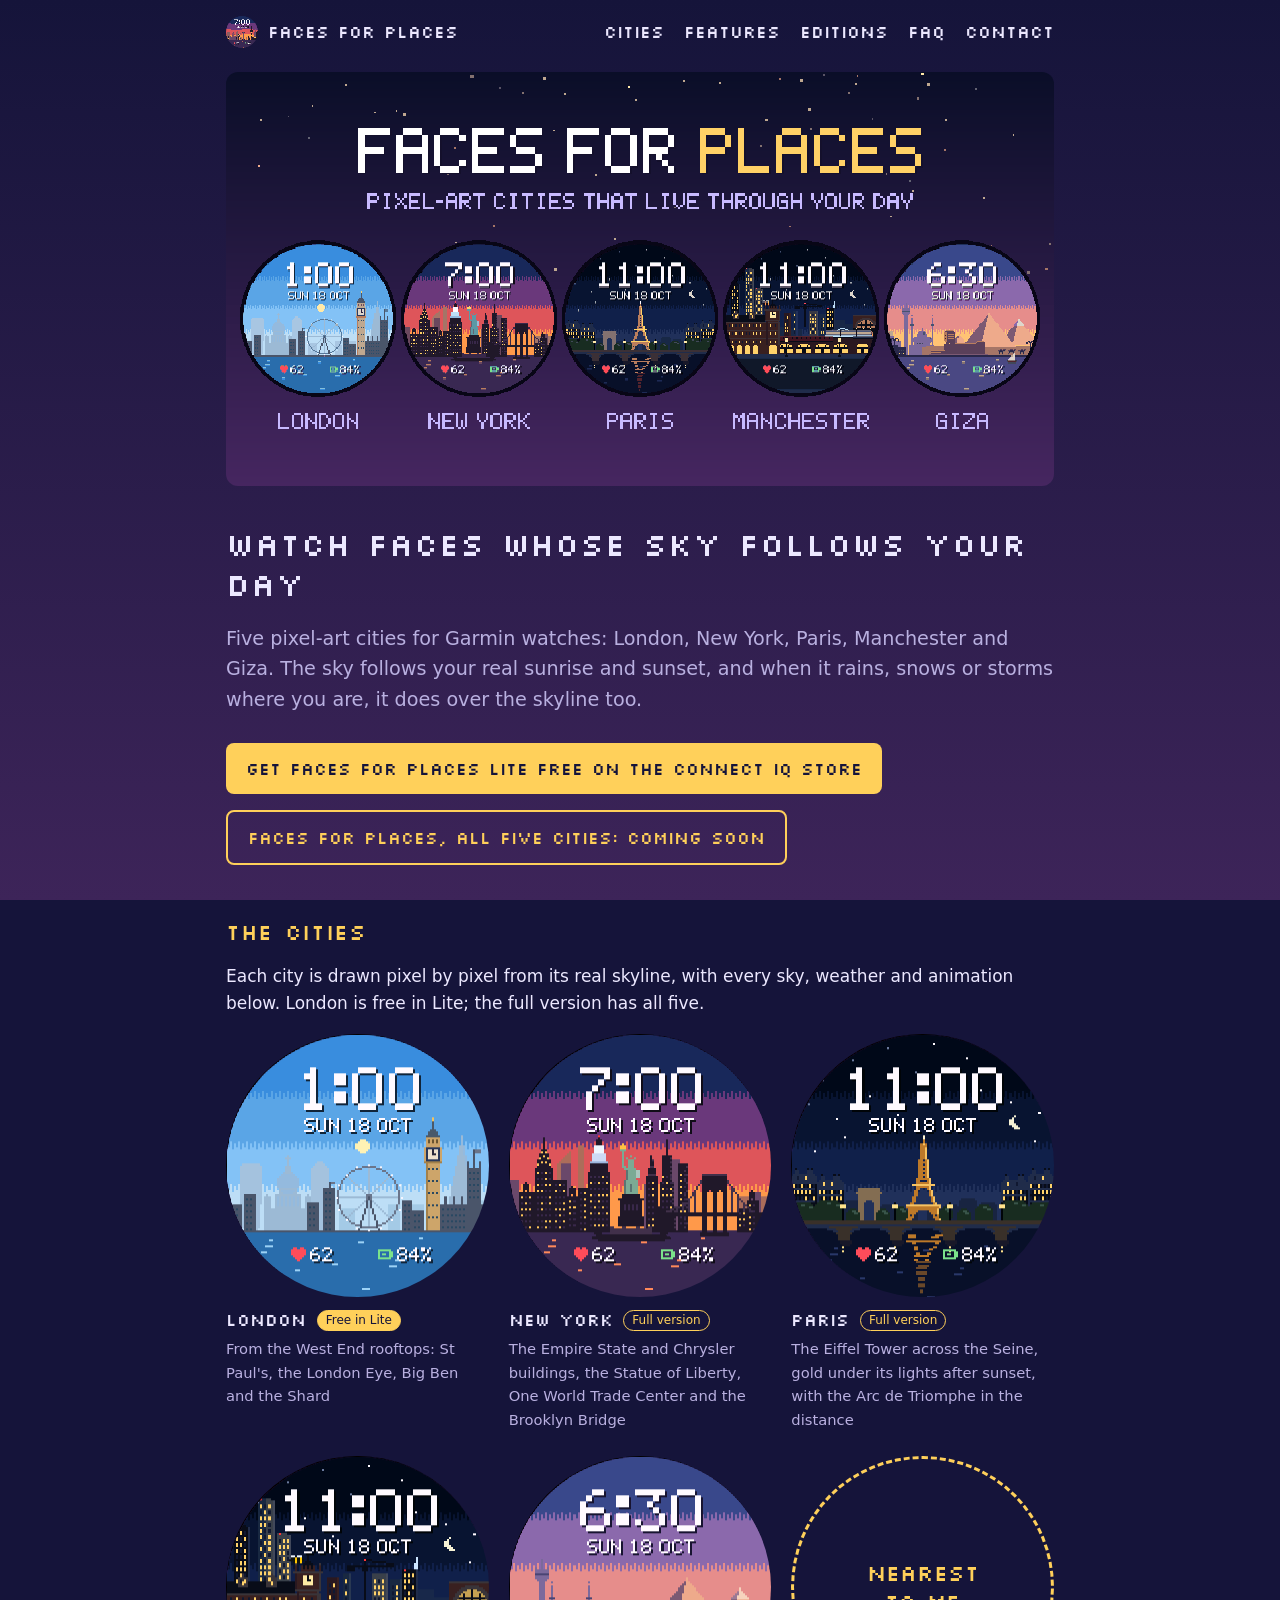
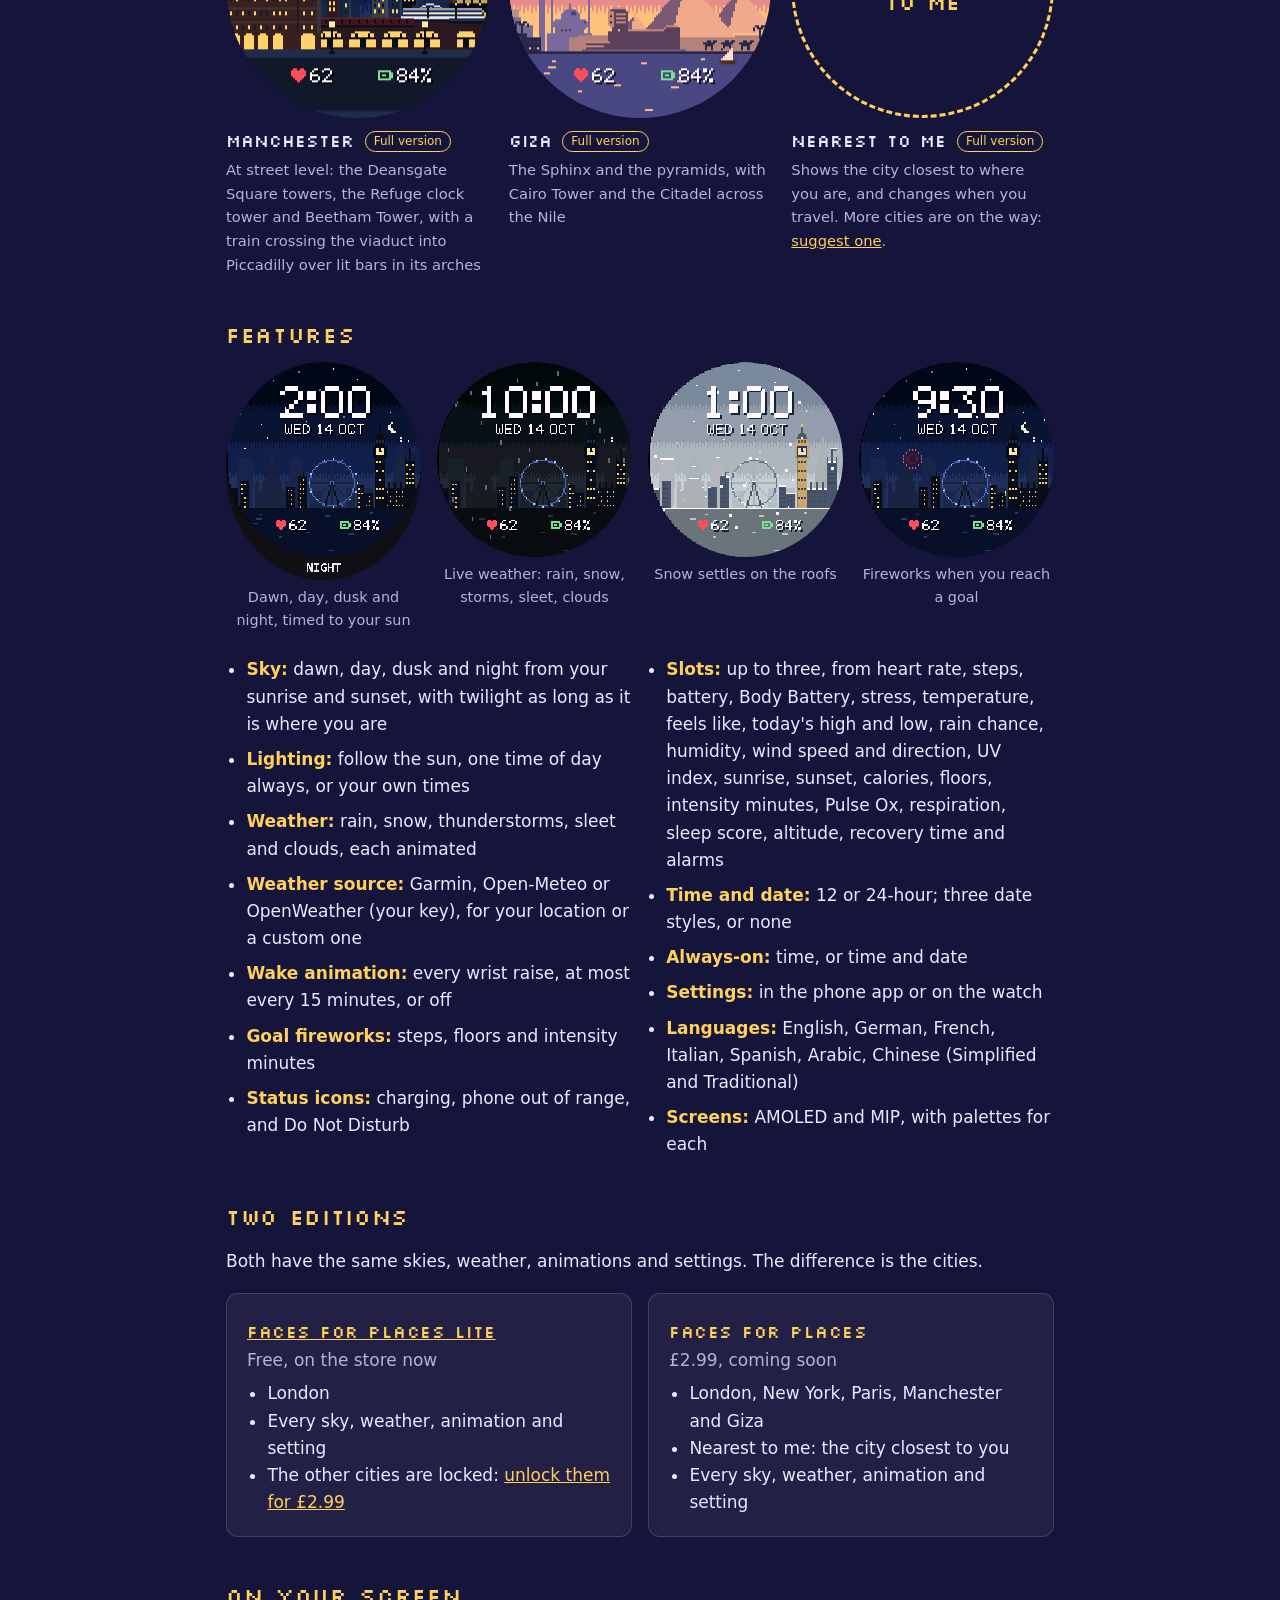
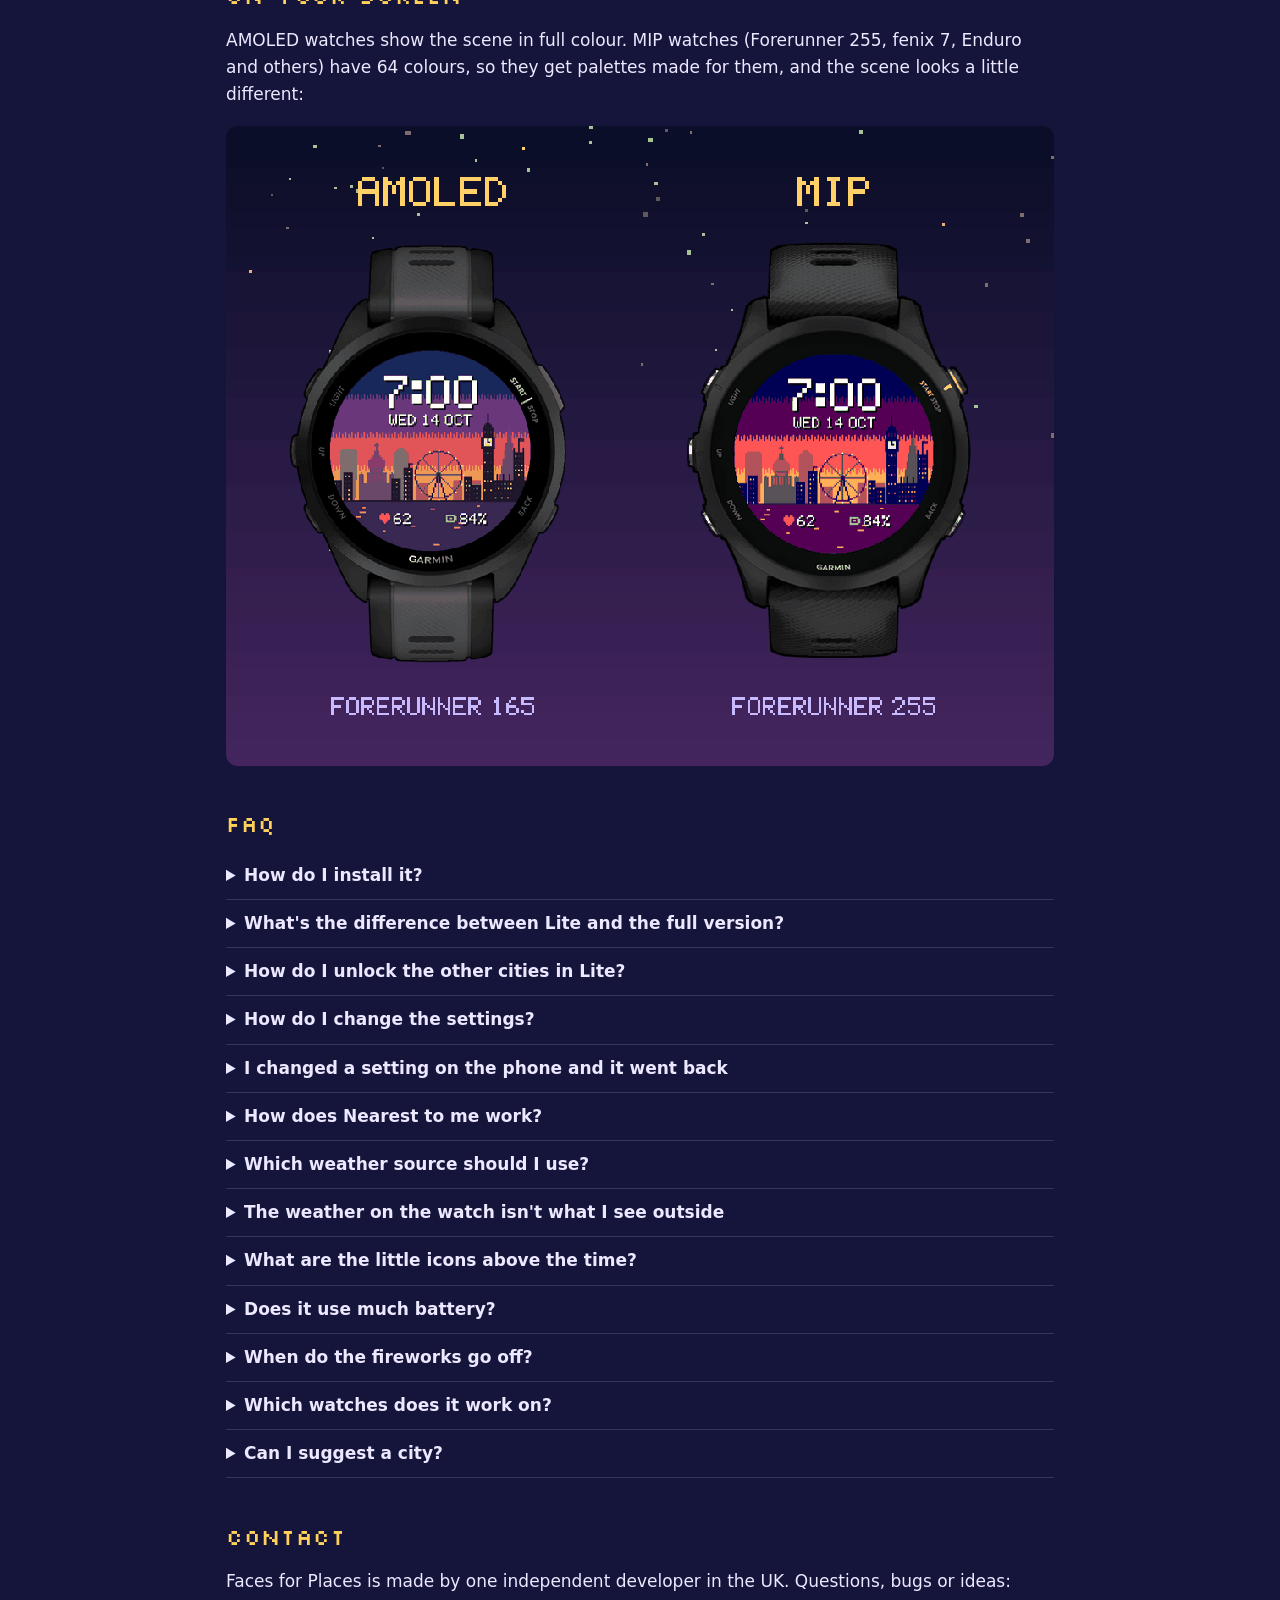
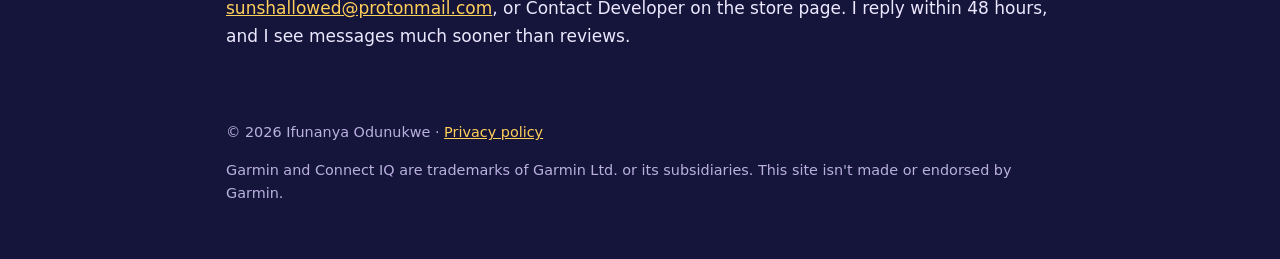
==== commit 71683557: "﻿Unlock Worker: sandbox price, KV namespace and the Worker's address The deployed Worker's settings," ====
--- a/index.html
+++ b/index.html
@@ -12,7 +12,7 @@
 <link rel="preconnect" href="https://fonts.googleapis.com">
 <link rel="preconnect" href="https://fonts.gstatic.com" crossorigin>
 <link href="https://fonts.googleapis.com/css2?family=Silkscreen&display=swap" rel="stylesheet">
-<link rel="stylesheet" href="style.css?v=2">
+<link rel="stylesheet" href="style.css?v=3">
 </head>
 <body>
 <header>
@@ -111,7 +111,7 @@
       <ul>
         <li>London</li>
         <li>Every sky, weather, animation and setting</li>
-        <li>The other cities show as locked</li>
+        <li>The other cities are locked: <a href="unlock.html">unlock them for £2.99</a></li>
       </ul>
     </div>
     <div class="card">
@@ -144,7 +144,16 @@
     <summary>What's the difference between Lite and the full version?</summary>
     <p>Only the cities. Lite is free and has London, with every sky, weather, animation and setting. The full
       version (£2.99, coming soon) adds New York, Paris, Manchester and Giza, and Nearest to me. Try Lite first to
-      see how it looks on your watch.</p>
+      see how it looks on your watch. You can also <a href="unlock.html">unlock everything in Lite</a> for the same
+      price.</p>
+  </details>
+
+  <details>
+    <summary>How do I unlock the other cities in Lite?</summary>
+    <p>Find the watch code in Lite's settings (on the watch: Customise, first row), enter it on the
+      <a href="unlock.html">unlock page</a> and pay £2.99. You get an unlock code to enter in Lite's settings on your
+      phone, and every city opens on that watch. A code only works on the watch it was made for. You can get a refund
+      within 48 hours by emailing me.</p>
   </details>
 
   <details>
--- a/style.css
+++ b/style.css
@@ -61,6 +61,14 @@
 }
 .cta.soon { background: transparent; color: var(--accent); border: 2px solid var(--accent); cursor: default; }
 
+button.cta { border: 0; font-size: 1rem; cursor: pointer; }
+.field { display: block; margin: 16px 0 8px; }
+.field input {
+  display: block; width: 100%; max-width: 280px; margin-top: 6px; padding: 10px 12px; border-radius: 8px;
+  border: 1px solid var(--line); background: var(--card); color: var(--text);
+  font: 1.3rem ui-monospace, monospace; letter-spacing: 0.08em; text-transform: uppercase;
+}
+
 .gallery { display: grid; grid-template-columns: repeat(auto-fit, minmax(180px, 1fr)); gap: 16px; }
 .gallery figure { margin: 0; }
 .gallery img { width: 100%; border-radius: 50%; }
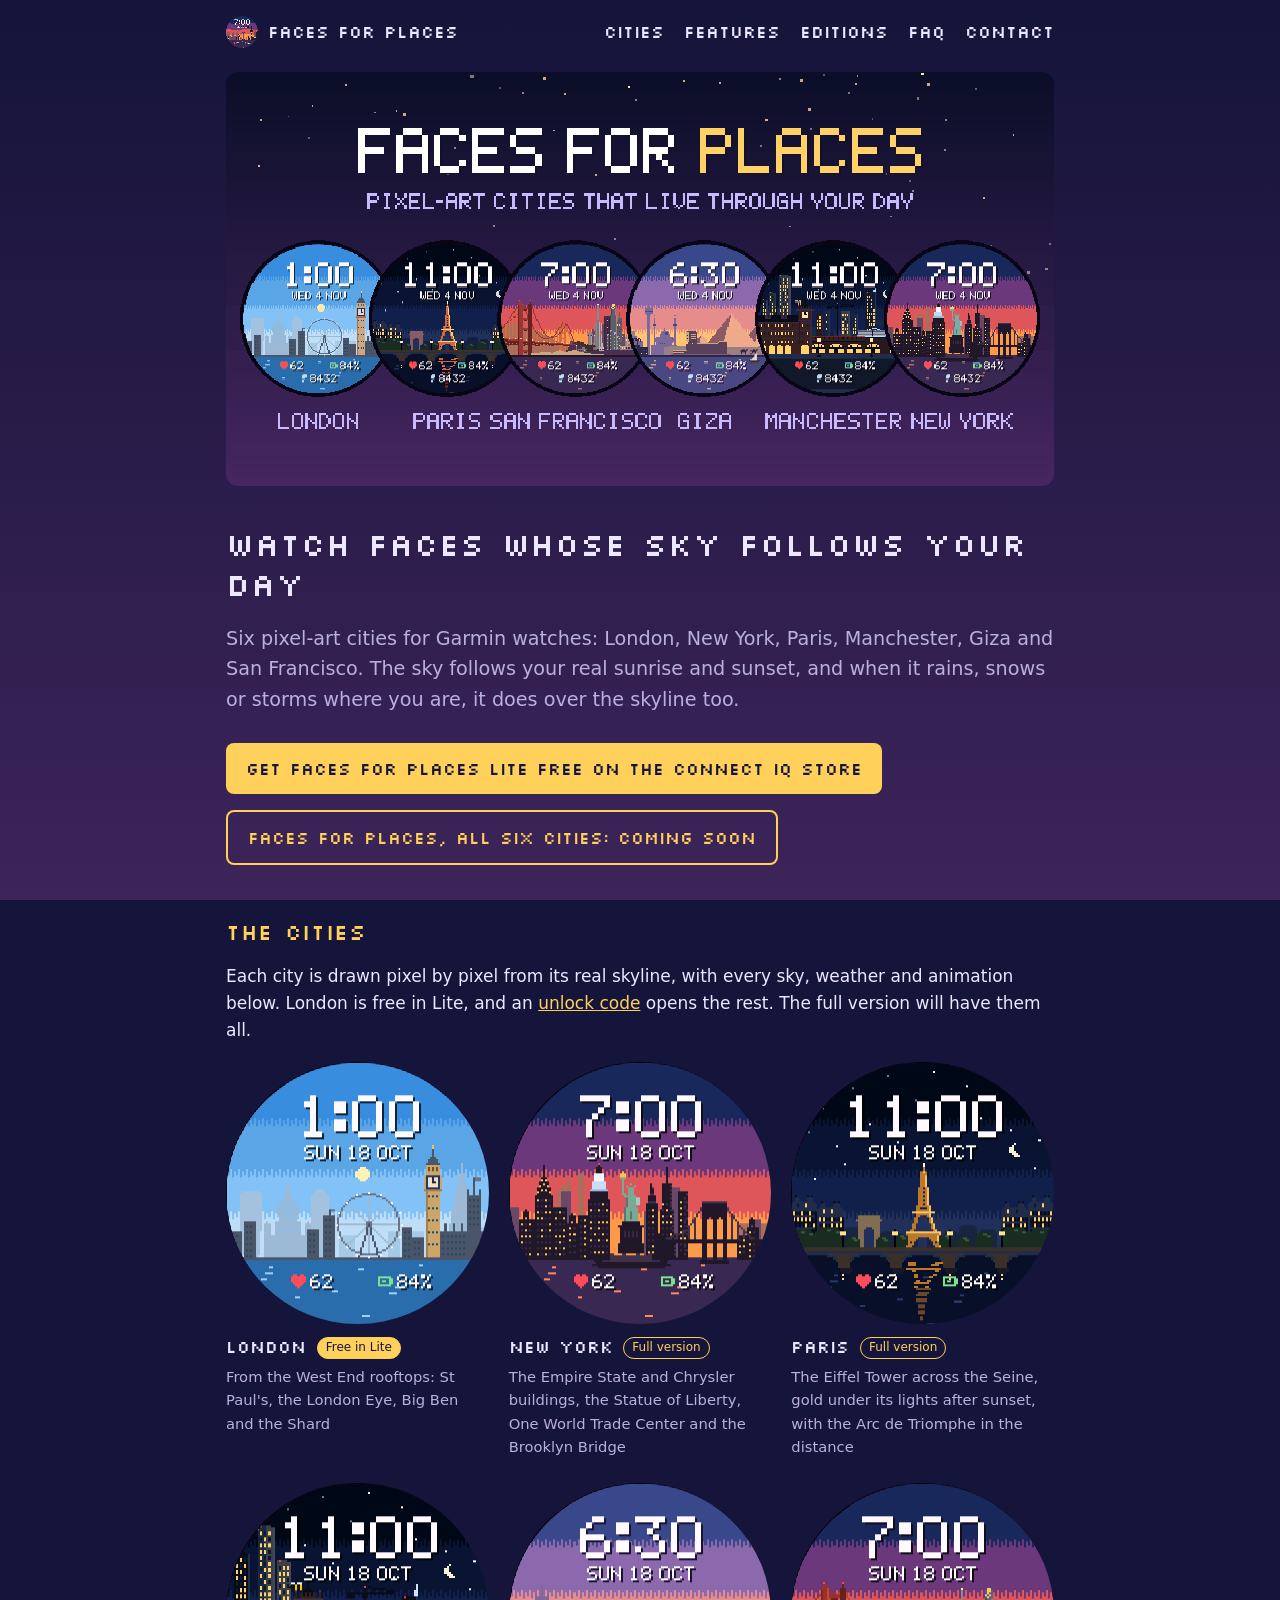
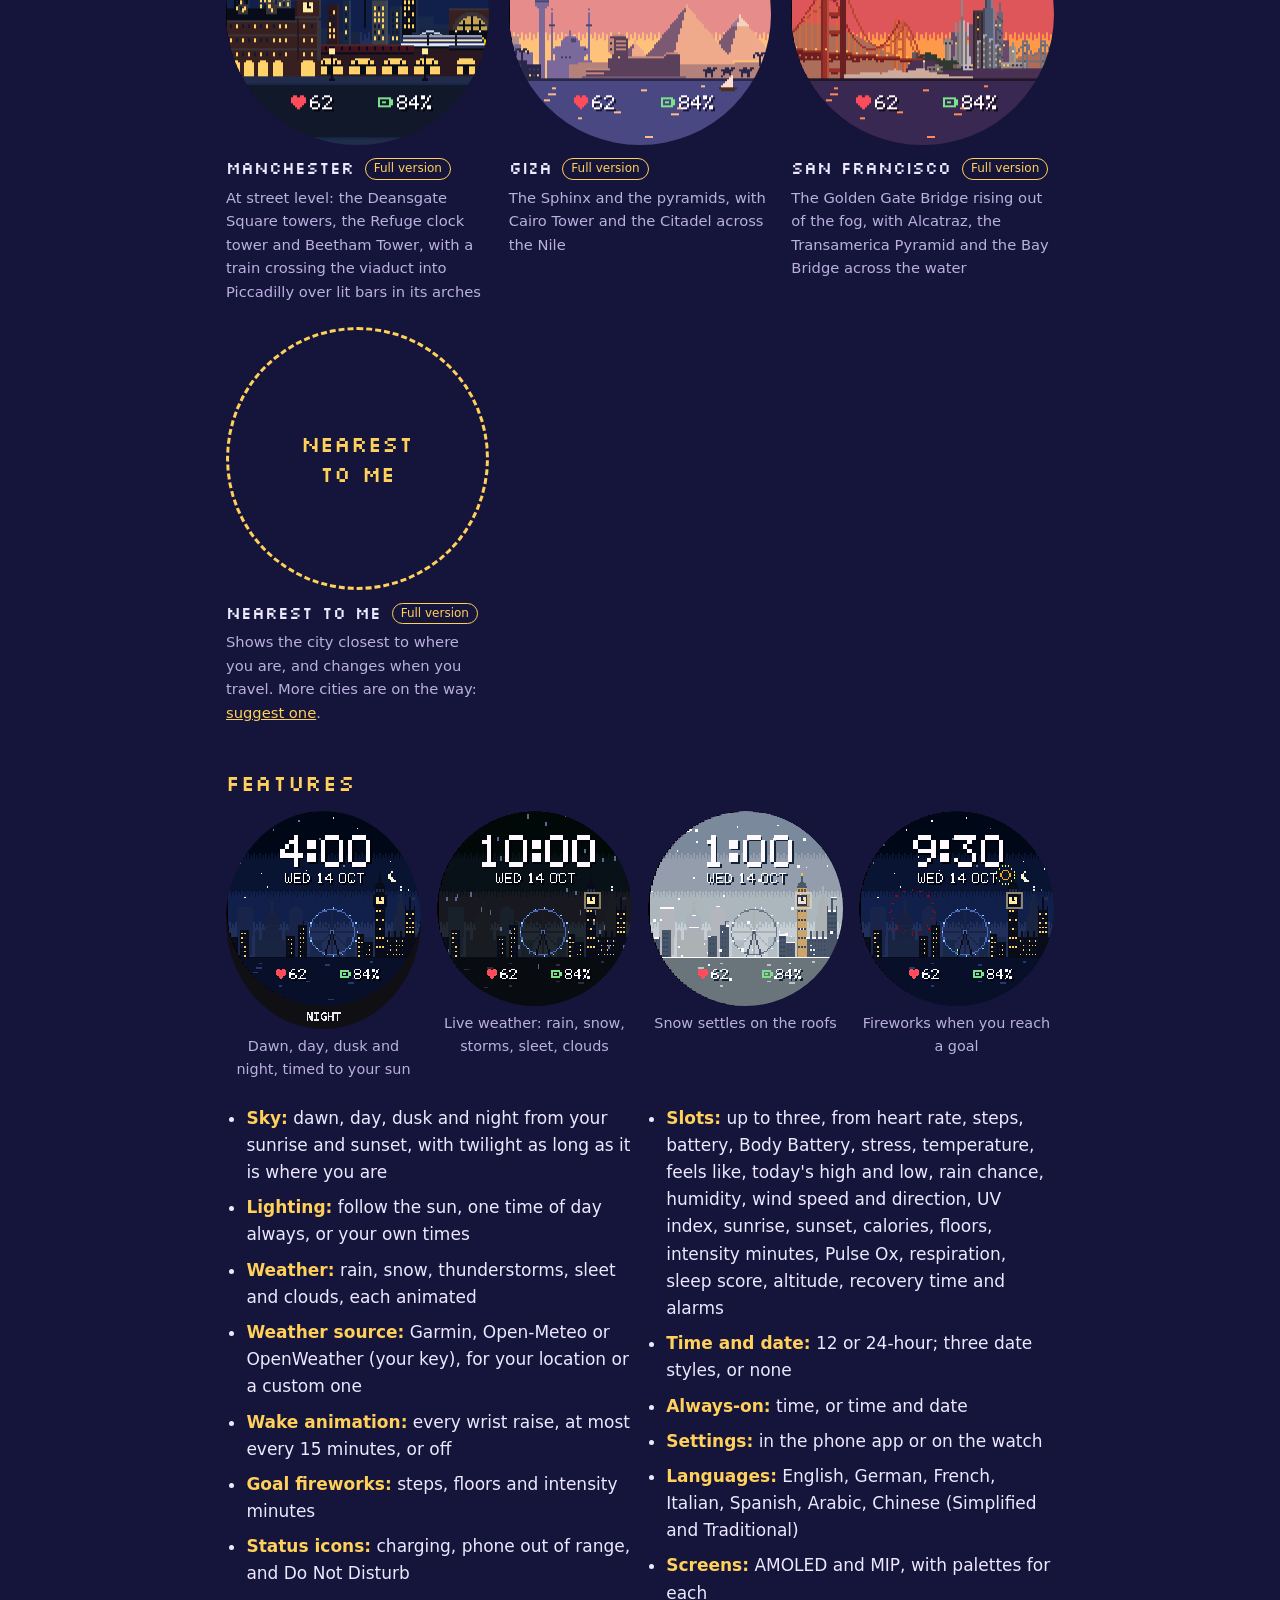
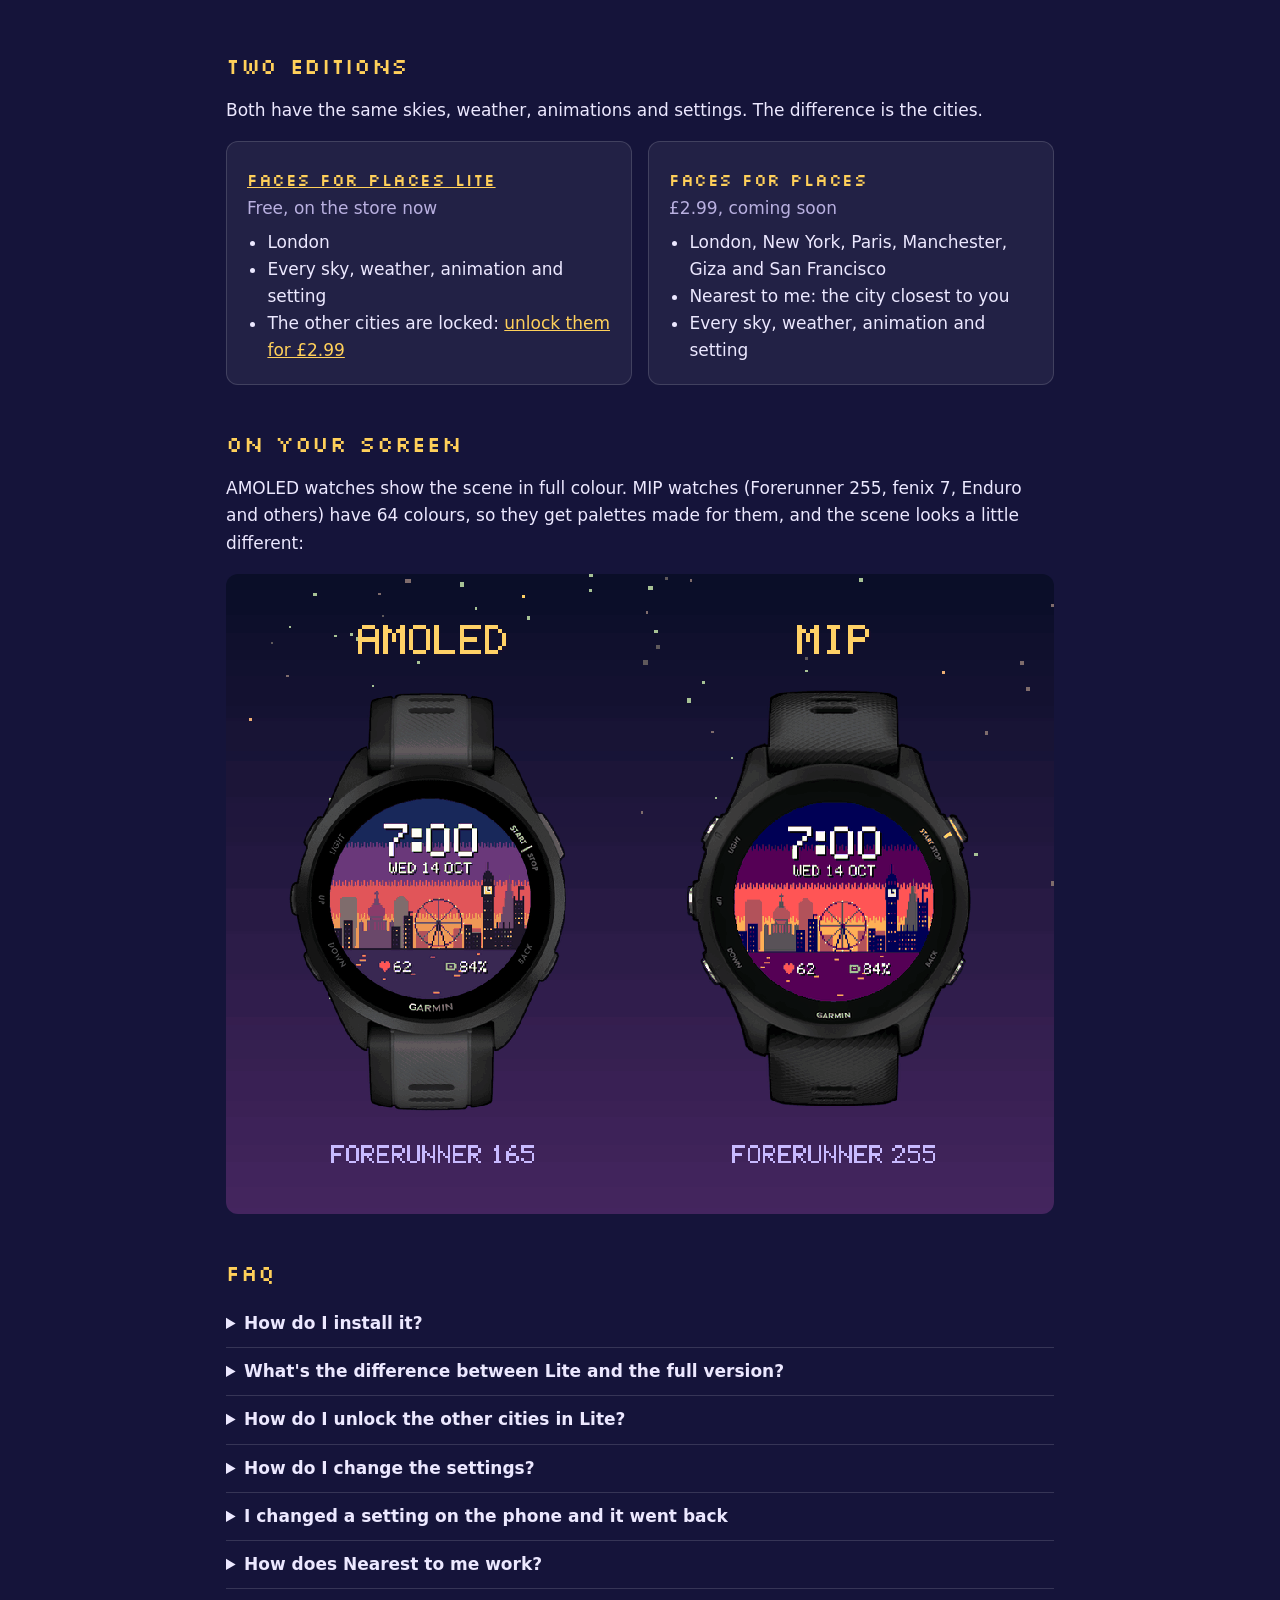
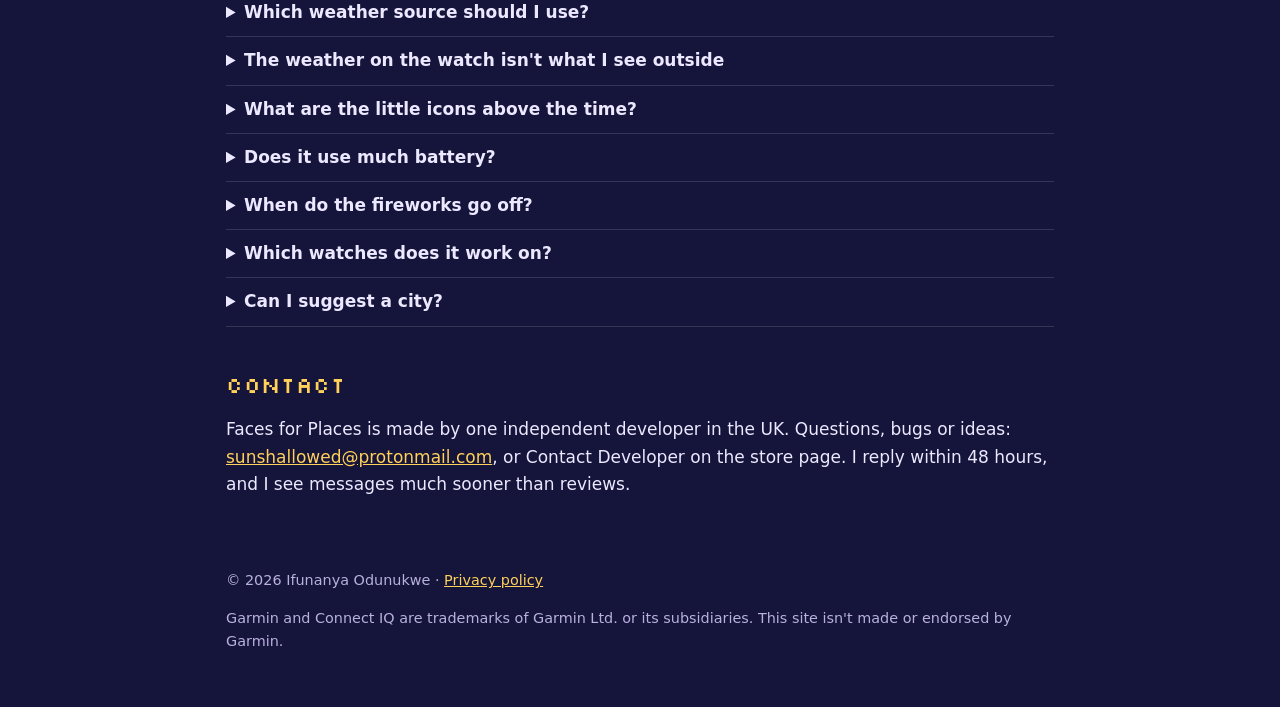
==== commit 9384f950: "﻿Website: San Francisco, the sixth city, and which watches don't have room for it Its picture matche" ====
--- a/index.html
+++ b/index.html
@@ -4,9 +4,9 @@
 <meta charset="utf-8">
 <meta name="viewport" content="width=device-width, initial-scale=1">
 <title>Faces for Places</title>
-<meta name="description" content="Pixel-art city watch faces for Garmin watches: London, New York, Paris, Manchester and Giza. The sky follows your real sunrise and sunset, and your local weather: rain, snow, storms, sleet and clouds.">
+<meta name="description" content="Pixel-art city watch faces for Garmin watches: London, New York, Paris, Manchester, Giza and San Francisco. The sky follows your real sunrise and sunset, and your local weather: rain, snow, storms, sleet and clouds.">
 <meta property="og:title" content="Faces for Places">
-<meta property="og:description" content="Five pixel-art cities for your Garmin watch, whose sky follows your day and your weather. Try London free in Faces for Places Lite.">
+<meta property="og:description" content="Six pixel-art cities for your Garmin watch, whose sky follows your day and your weather. Try London free in Faces for Places Lite.">
 <meta property="og:image" content="img/hero.png">
 <link rel="icon" href="img/cover.png">
 <link rel="preconnect" href="https://fonts.googleapis.com">
@@ -28,19 +28,19 @@
 
 <main>
   <img class="hero" src="img/hero.png" width="1440" height="720"
-       alt="Faces for Places: London by day, New York at dusk, Paris and Manchester at night and Giza at dawn, each on a round watch face">
+       alt="Faces for Places: London by day, Paris at night, San Francisco at dusk, Giza at dawn, Manchester at night and New York at dusk, each on a round watch face">
 
   <h1>Watch faces whose sky follows your day</h1>
-  <p class="lead">Five pixel-art cities for Garmin watches: London, New York, Paris, Manchester and Giza. The sky
+  <p class="lead">Six pixel-art cities for Garmin watches: London, New York, Paris, Manchester, Giza and San Francisco. The sky
     follows your real sunrise and sunset, and when it rains, snows or storms where you are, it does over the
     skyline too.</p>
 
   <a class="cta" href="https://apps.garmin.com/apps/ed71a1ea-b74d-4fbb-a06b-3566b06835d3">Get Faces for Places Lite free on the Connect IQ Store</a>
-  <span class="cta soon">Faces for Places, all five cities: coming soon</span>
+  <span class="cta soon">Faces for Places, all six cities: coming soon</span>
 
   <h2 id="cities">The cities</h2>
   <p>Each city is drawn pixel by pixel from its real skyline, with every sky, weather and animation below.
-    London is free in Lite; the full version has all five.</p>
+    London is free in Lite, and an <a href="unlock.html">unlock code</a> opens the rest. The full version will have them all.</p>
   <div class="cities">
     <figure>
       <img src="img/cities/london.png" width="390" height="390" alt="London by day: St Paul's, the London Eye, Big Ben and the Shard">
@@ -67,6 +67,11 @@
       <img src="img/cities/giza.png" width="390" height="390" alt="Giza at dawn: the Sphinx and the pyramids, Cairo Tower across the Nile">
       <figcaption><b>Giza</b> <span class="badge">Full version</span>
         <span class="desc">The Sphinx and the pyramids, with Cairo Tower and the Citadel across the Nile</span></figcaption>
+    </figure>
+    <figure>
+      <img src="img/cities/sanfrancisco.png" width="390" height="390" alt="San Francisco at dusk: the Golden Gate Bridge rising out of the fog, with the city and the Bay Bridge across the water">
+      <figcaption><b>San Francisco</b> <span class="badge">Full version</span>
+        <span class="desc">The Golden Gate Bridge rising out of the fog, with Alcatraz, the Transamerica Pyramid and the Bay Bridge across the water</span></figcaption>
     </figure>
     <figure>
       <div class="more"><span>Nearest<br>to me</span></div>
@@ -118,7 +123,7 @@
       <h3>Faces for Places</h3>
       <p class="price">£2.99, coming soon</p>
       <ul>
-        <li>London, New York, Paris, Manchester and Giza</li>
+        <li>London, New York, Paris, Manchester, Giza and San Francisco</li>
         <li>Nearest to me: the city closest to you</li>
         <li>Every sky, weather, animation and setting</li>
       </ul>
@@ -143,7 +148,7 @@
   <details>
     <summary>What's the difference between Lite and the full version?</summary>
     <p>Only the cities. Lite is free and has London, with every sky, weather, animation and setting. The full
-      version (£2.99, coming soon) adds New York, Paris, Manchester and Giza, and Nearest to me. Try Lite first to
+      version (£2.99, coming soon) adds New York, Paris, Manchester, Giza and San Francisco, and Nearest to me. Try Lite first to
       see how it looks on your watch. You can also <a href="unlock.html">unlock everything in Lite</a> for the same
       price.</p>
   </details>
@@ -221,7 +226,8 @@
   <details>
     <summary>Which watches does it work on?</summary>
     <p>Round Garmin watches with Connect IQ 5 or 6 (Forerunner, fenix, epix, Enduro, Venu, vivoactive, Instinct
-      AMOLED and others), plus the Venu Sq 2 and Venu X1. The store page lists every model.</p>
+      AMOLED and others), plus the Venu Sq 2 and Venu X1. The store page lists every model. The Venu 2, 2S, 2 Plus,
+      Venu Sq 2, Sq 2 Music and D2 Air X10 have the first five cities: they don't have room for San Francisco.</p>
   </details>
 
   <details>
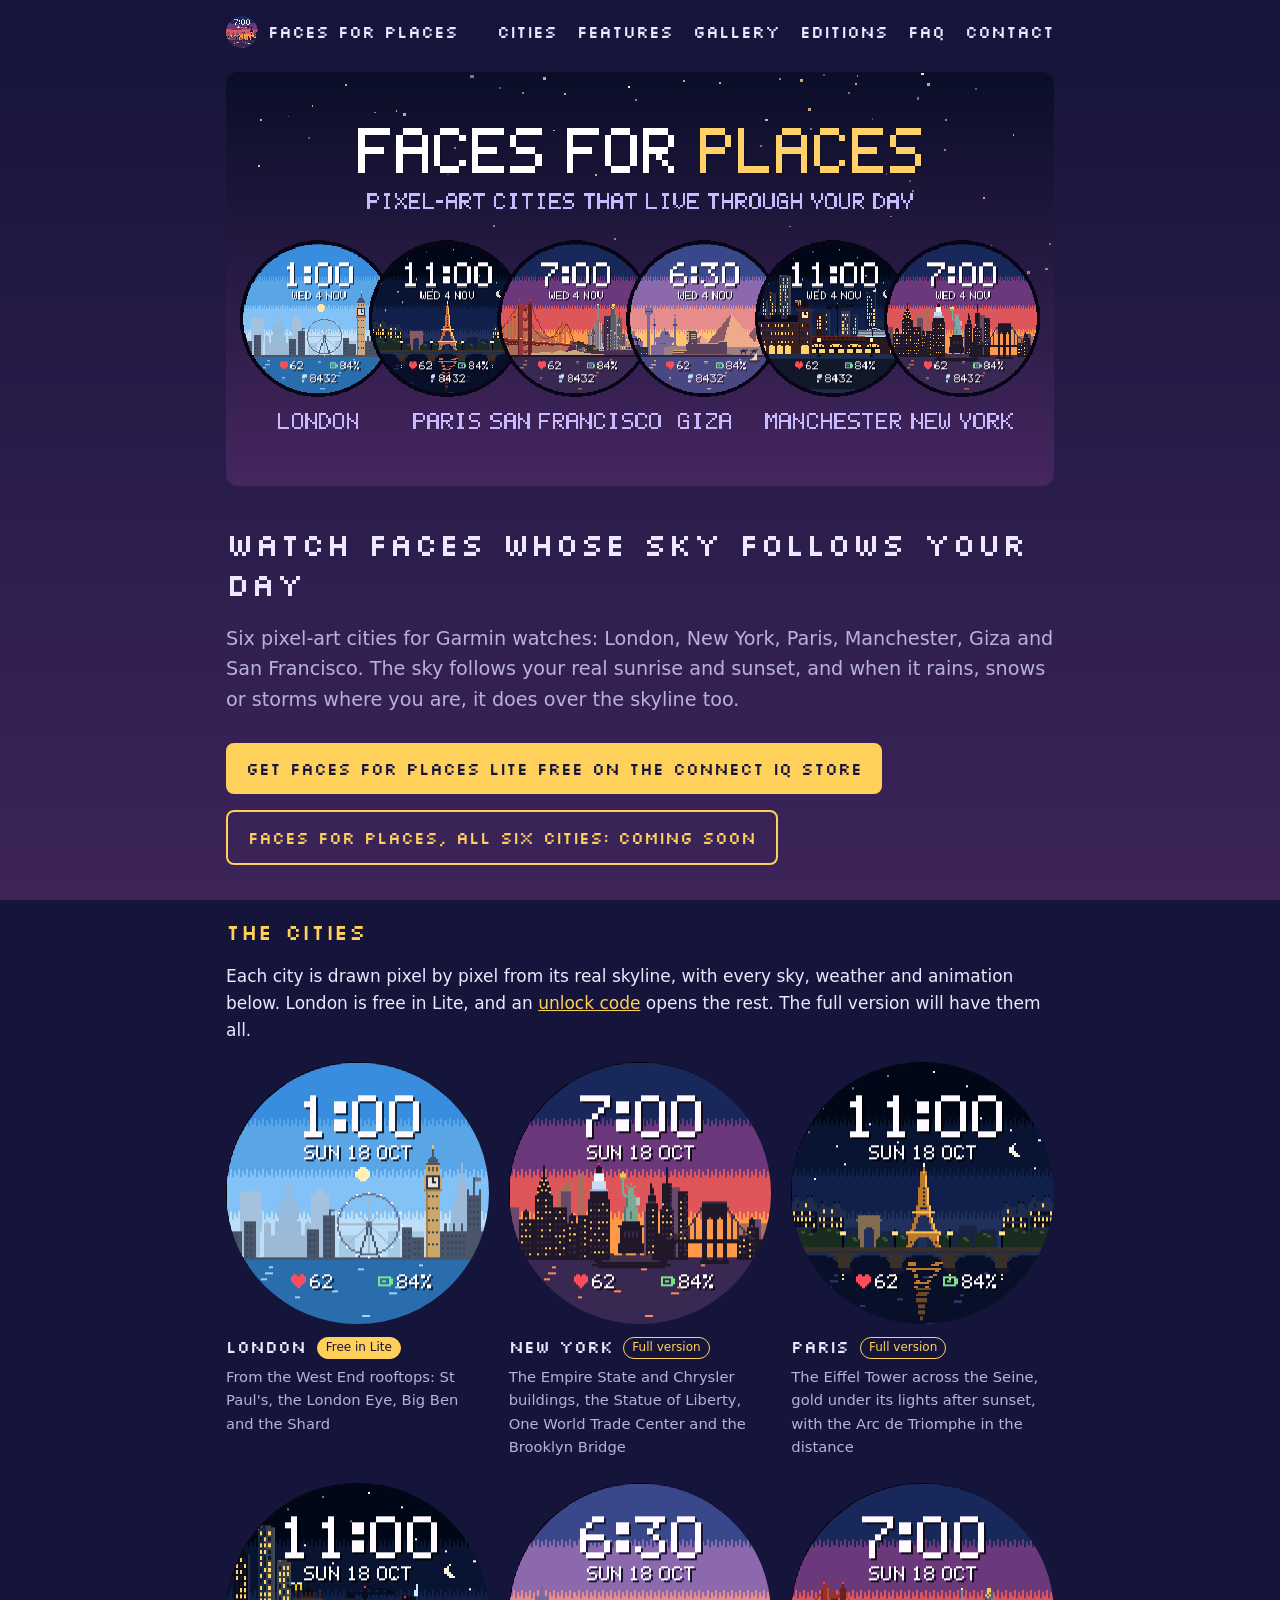
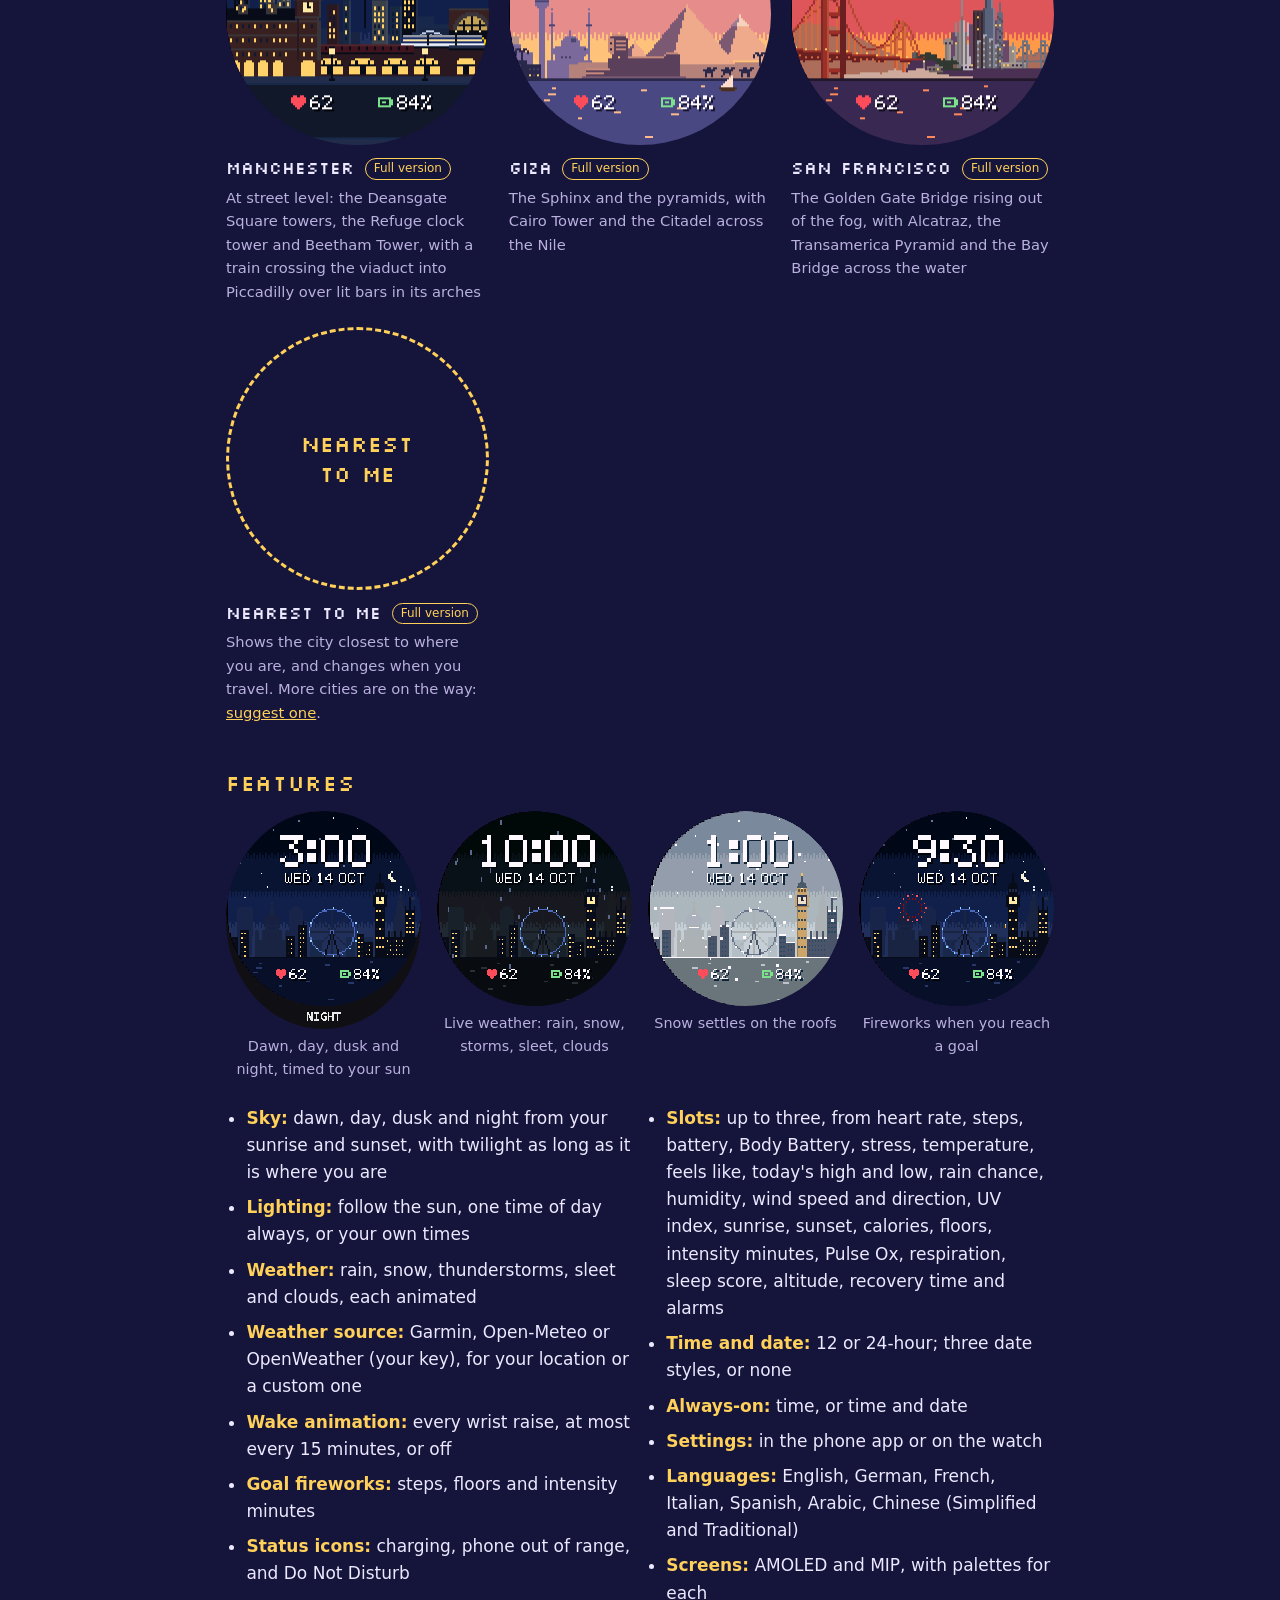
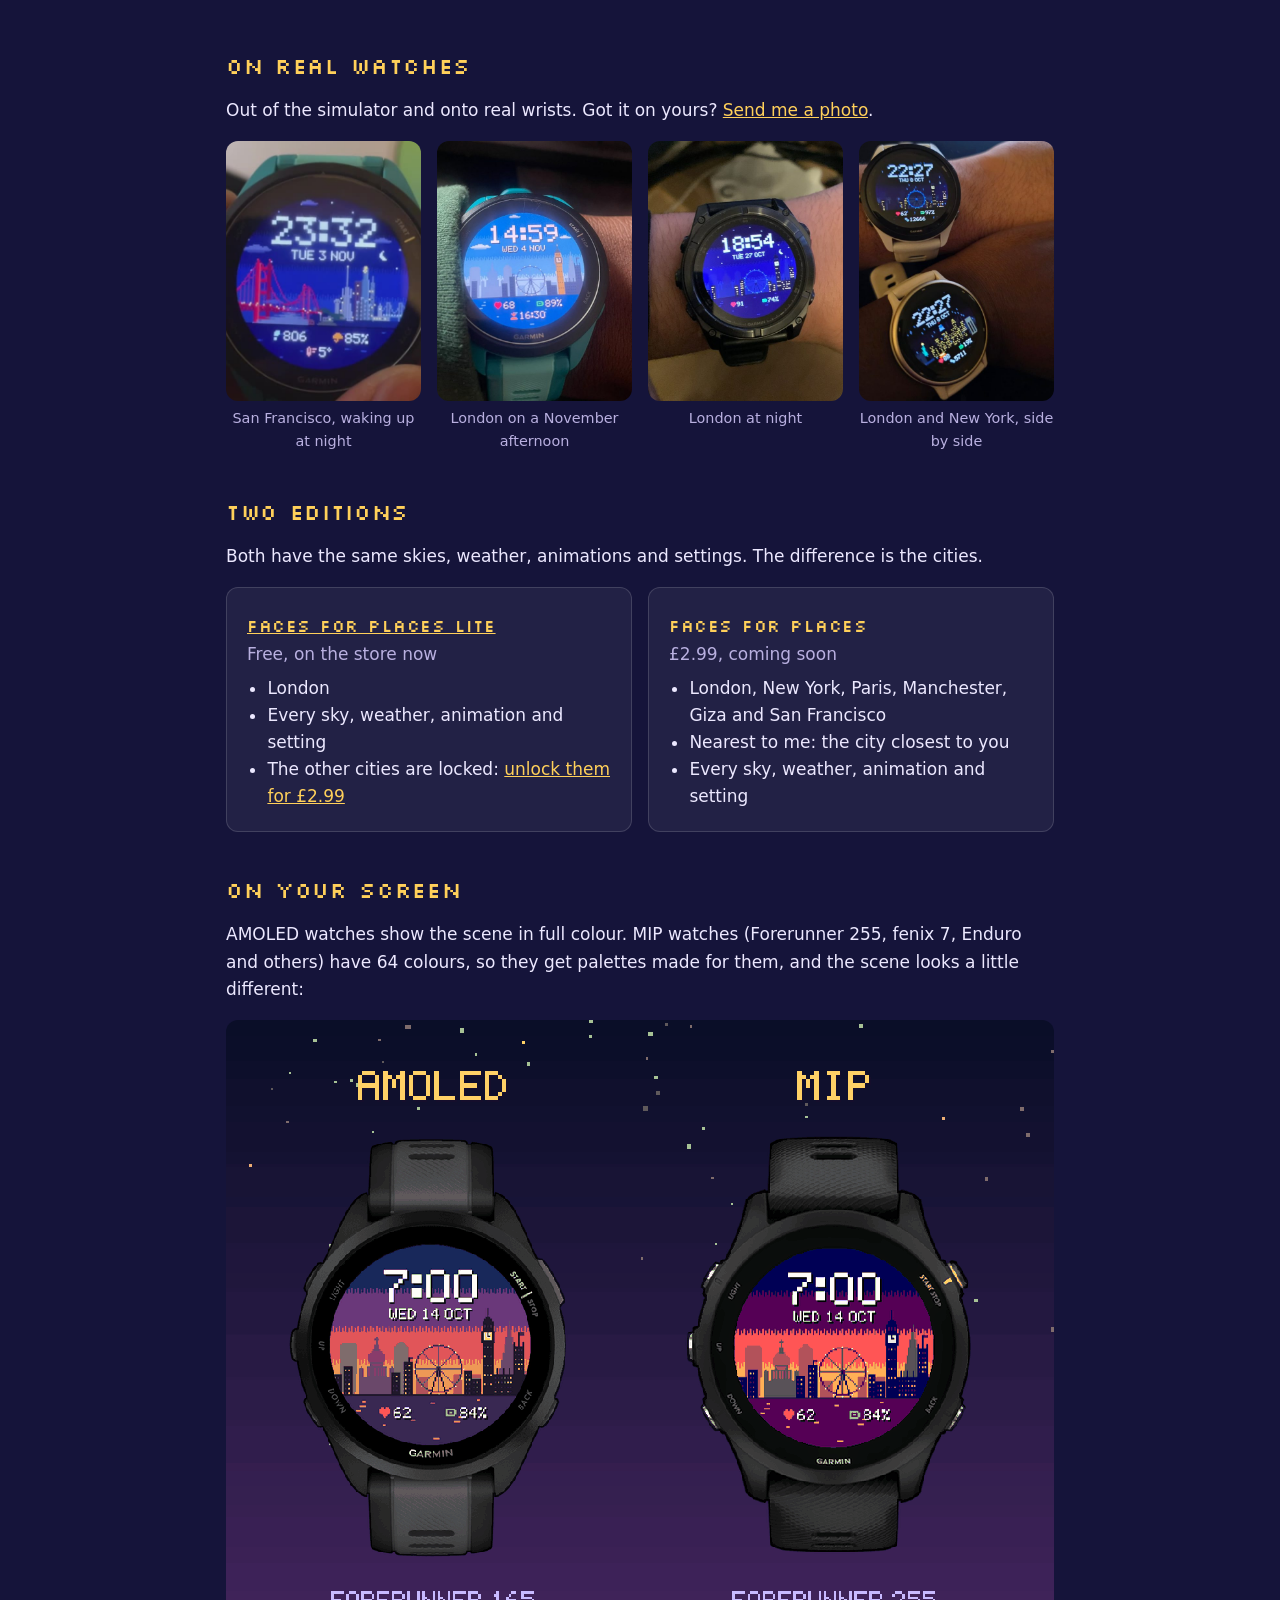
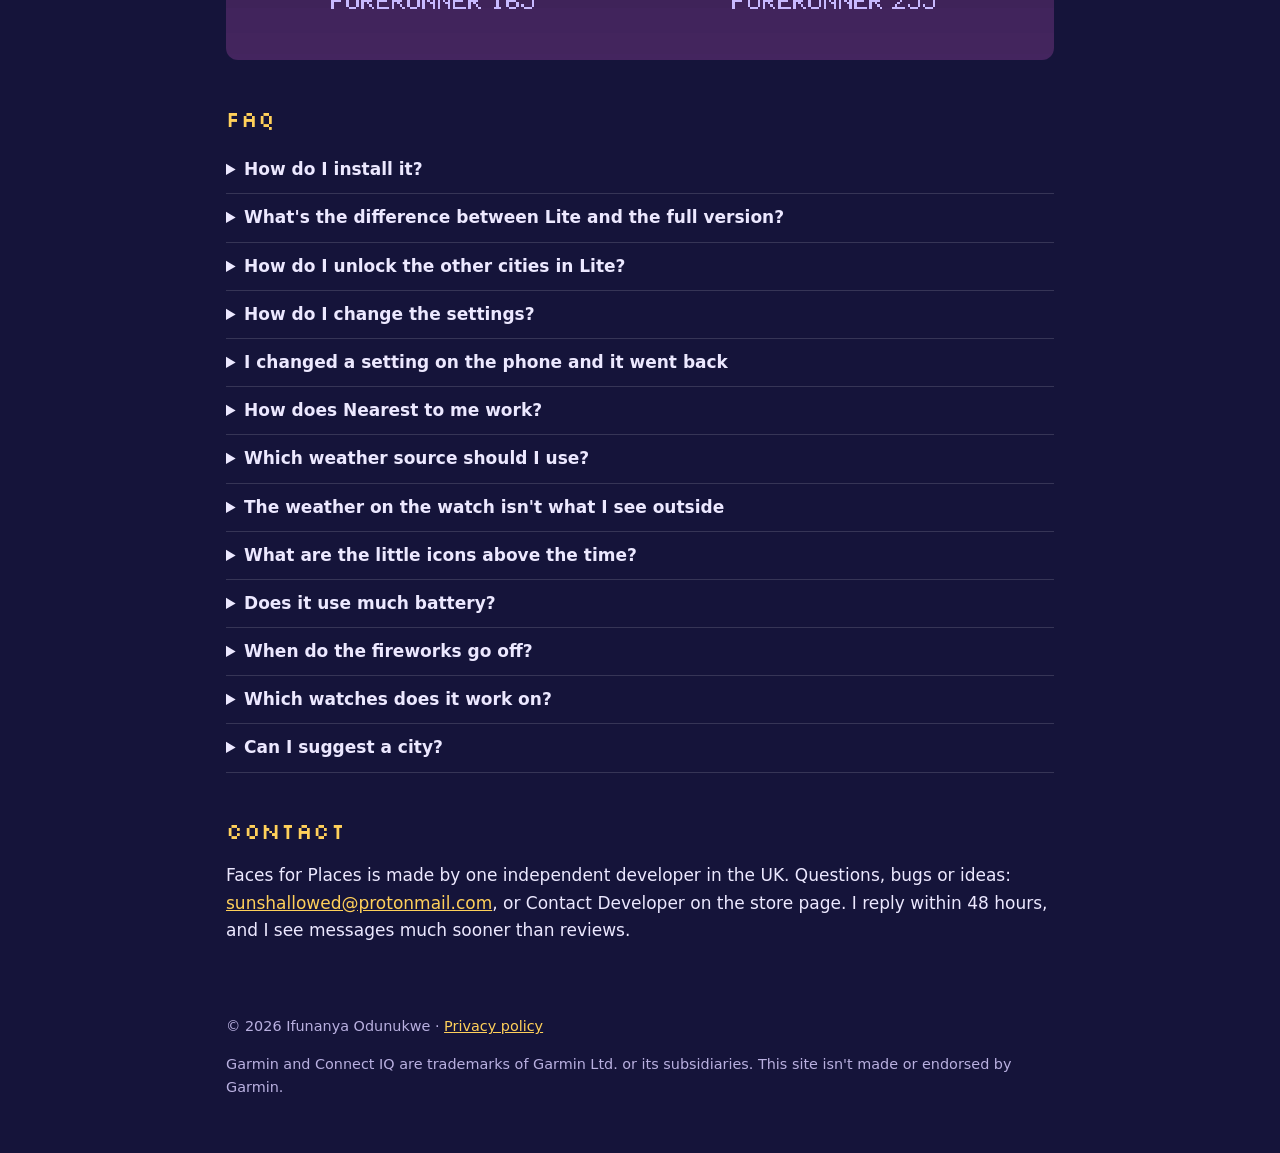
==== commit 5172ffe7: "﻿Website: gallery of the face on real watches Three photos and a short silent video, with a link to " ====
--- a/index.html
+++ b/index.html
@@ -12,7 +12,7 @@
 <link rel="preconnect" href="https://fonts.googleapis.com">
 <link rel="preconnect" href="https://fonts.gstatic.com" crossorigin>
 <link href="https://fonts.googleapis.com/css2?family=Silkscreen&display=swap" rel="stylesheet">
-<link rel="stylesheet" href="style.css?v=3">
+<link rel="stylesheet" href="style.css?v=4">
 </head>
 <body>
 <header>
@@ -20,6 +20,7 @@
     <a class="home" href="./"><img src="img/cover.png" alt="">Faces for Places</a>
     <a href="#cities">Cities</a>
     <a href="#features">Features</a>
+    <a href="#gallery">Gallery</a>
     <a href="#editions">Editions</a>
     <a href="#faq">FAQ</a>
     <a href="#contact">Contact</a>
@@ -106,6 +107,32 @@
     <li><b>Languages:</b> English, German, French, Italian, Spanish, Arabic, Chinese (Simplified and Traditional)</li>
     <li><b>Screens:</b> AMOLED and MIP, with palettes for each</li>
   </ul>
+
+  <h2 id="gallery">On real watches</h2>
+  <p>Out of the simulator and onto real wrists. Got it on yours?
+    <a href="mailto:sunshallowed@protonmail.com">Send me a photo</a>.</p>
+  <div class="wrists">
+    <figure>
+      <video src="img/wrists/sanfrancisco-wake.mp4" poster="img/wrists/sanfrancisco-wake.jpg" width="420" height="560"
+             autoplay muted loop playsinline aria-label="A watch held up to the camera lights up with San Francisco at night: the Golden Gate Bridge and the city's towers"></video>
+      <figcaption>San Francisco, waking up at night</figcaption>
+    </figure>
+    <figure>
+      <img src="img/wrists/london-day.jpg" width="600" height="800" loading="lazy"
+           alt="London by day on a watch with a teal strap, worn on a wrist in front of a keyboard">
+      <figcaption>London on a November afternoon</figcaption>
+    </figure>
+    <figure>
+      <img src="img/wrists/london-night.jpg" width="600" height="800" loading="lazy"
+           alt="London at night, the Eye and Big Ben lit up, on a large black watch worn on a wrist">
+      <figcaption>London at night</figcaption>
+    </figure>
+    <figure>
+      <img src="img/wrists/london-newyork.jpg" width="600" height="800" loading="lazy"
+           alt="Two people hold their wrists together at night: one watch shows London, the other New York">
+      <figcaption>London and New York, side by side</figcaption>
+    </figure>
+  </div>
 
   <h2 id="editions">Two editions</h2>
   <p>Both have the same skies, weather, animations and settings. The difference is the cities.</p>
--- a/style.css
+++ b/style.css
@@ -74,6 +74,15 @@
 .gallery img { width: 100%; border-radius: 50%; }
 .gallery figcaption { text-align: center; color: var(--muted); font-size: 0.9rem; margin-top: 6px; }
 
+/* Real photos: smooth scaling, not the pixel art's */
+.wrists { display: grid; grid-template-columns: repeat(auto-fill, minmax(190px, 1fr)); gap: 16px; }
+.wrists figure { margin: 0; }
+.wrists img, .wrists video {
+  display: block; width: 100%; height: auto; aspect-ratio: 3 / 4; object-fit: cover;
+  border-radius: 12px; image-rendering: auto;
+}
+.wrists figcaption { text-align: center; color: var(--muted); font-size: 0.9rem; margin-top: 6px; }
+
 .wide { border-radius: 12px; margin: 12px 0; }
 
 .cities { display: grid; grid-template-columns: repeat(auto-fit, minmax(220px, 1fr)); gap: 24px 20px; }
@@ -91,7 +100,7 @@
 }
 .cities .desc { display: block; margin-top: 2px; }
 @media (max-width: 560px) {
-  .cities, .gallery { grid-template-columns: 1fr 1fr; gap: 20px 12px; }
+  .cities, .gallery, .wrists { grid-template-columns: 1fr 1fr; gap: 20px 12px; }
   .cities .more { font-size: 1rem; }
   .cities figcaption { font-size: 0.85rem; }
 }
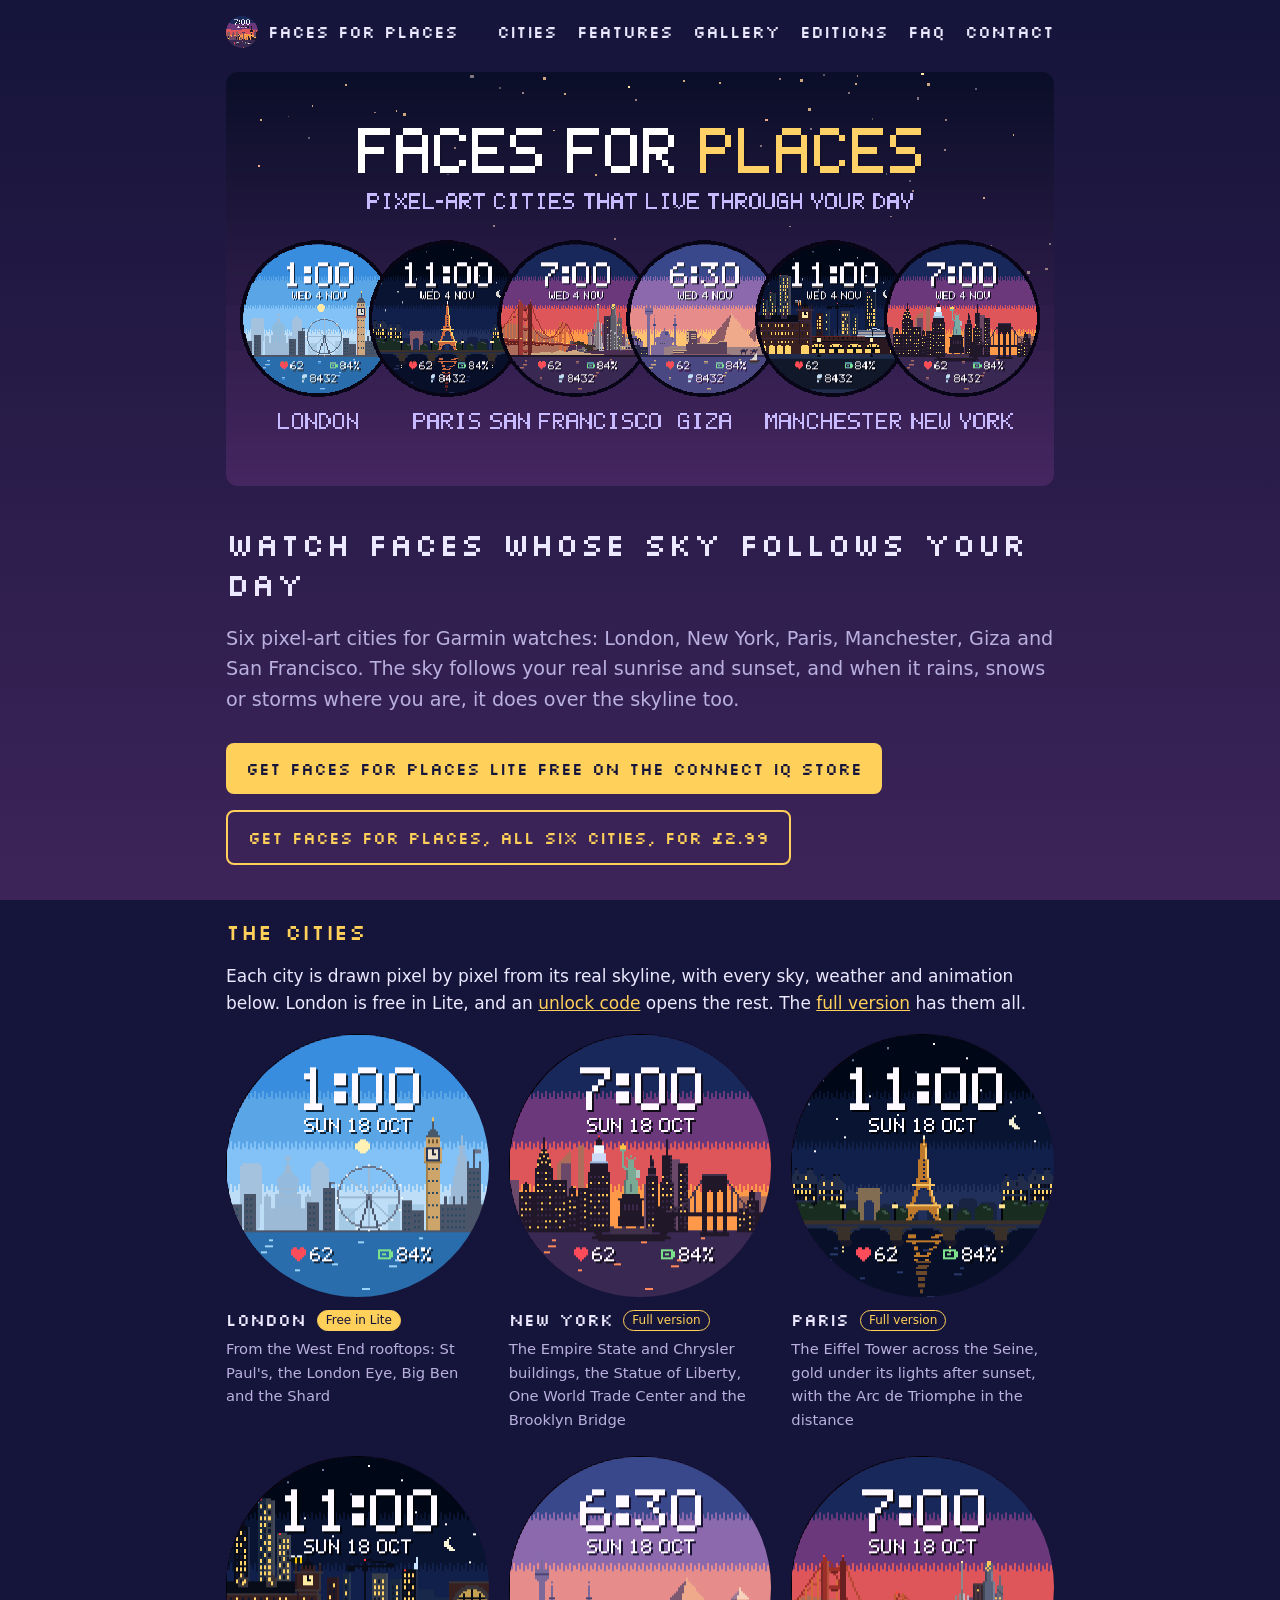
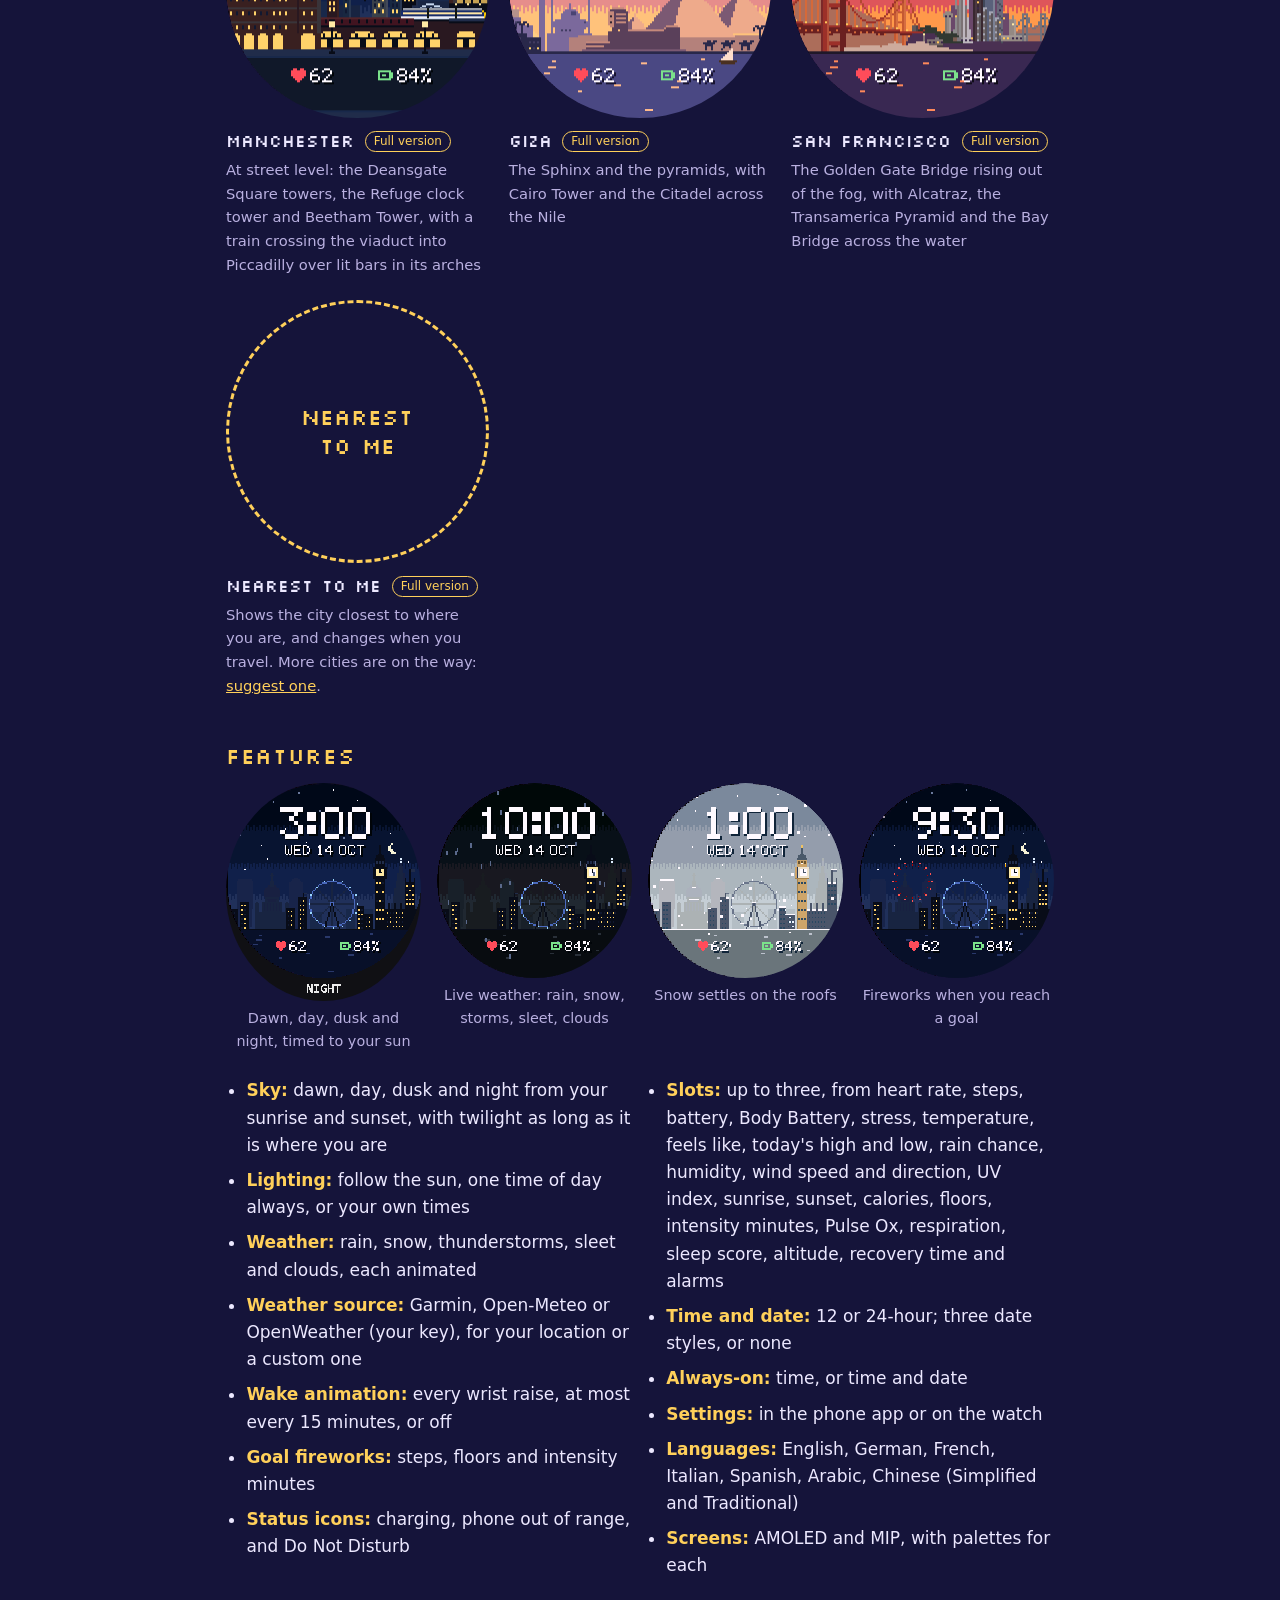
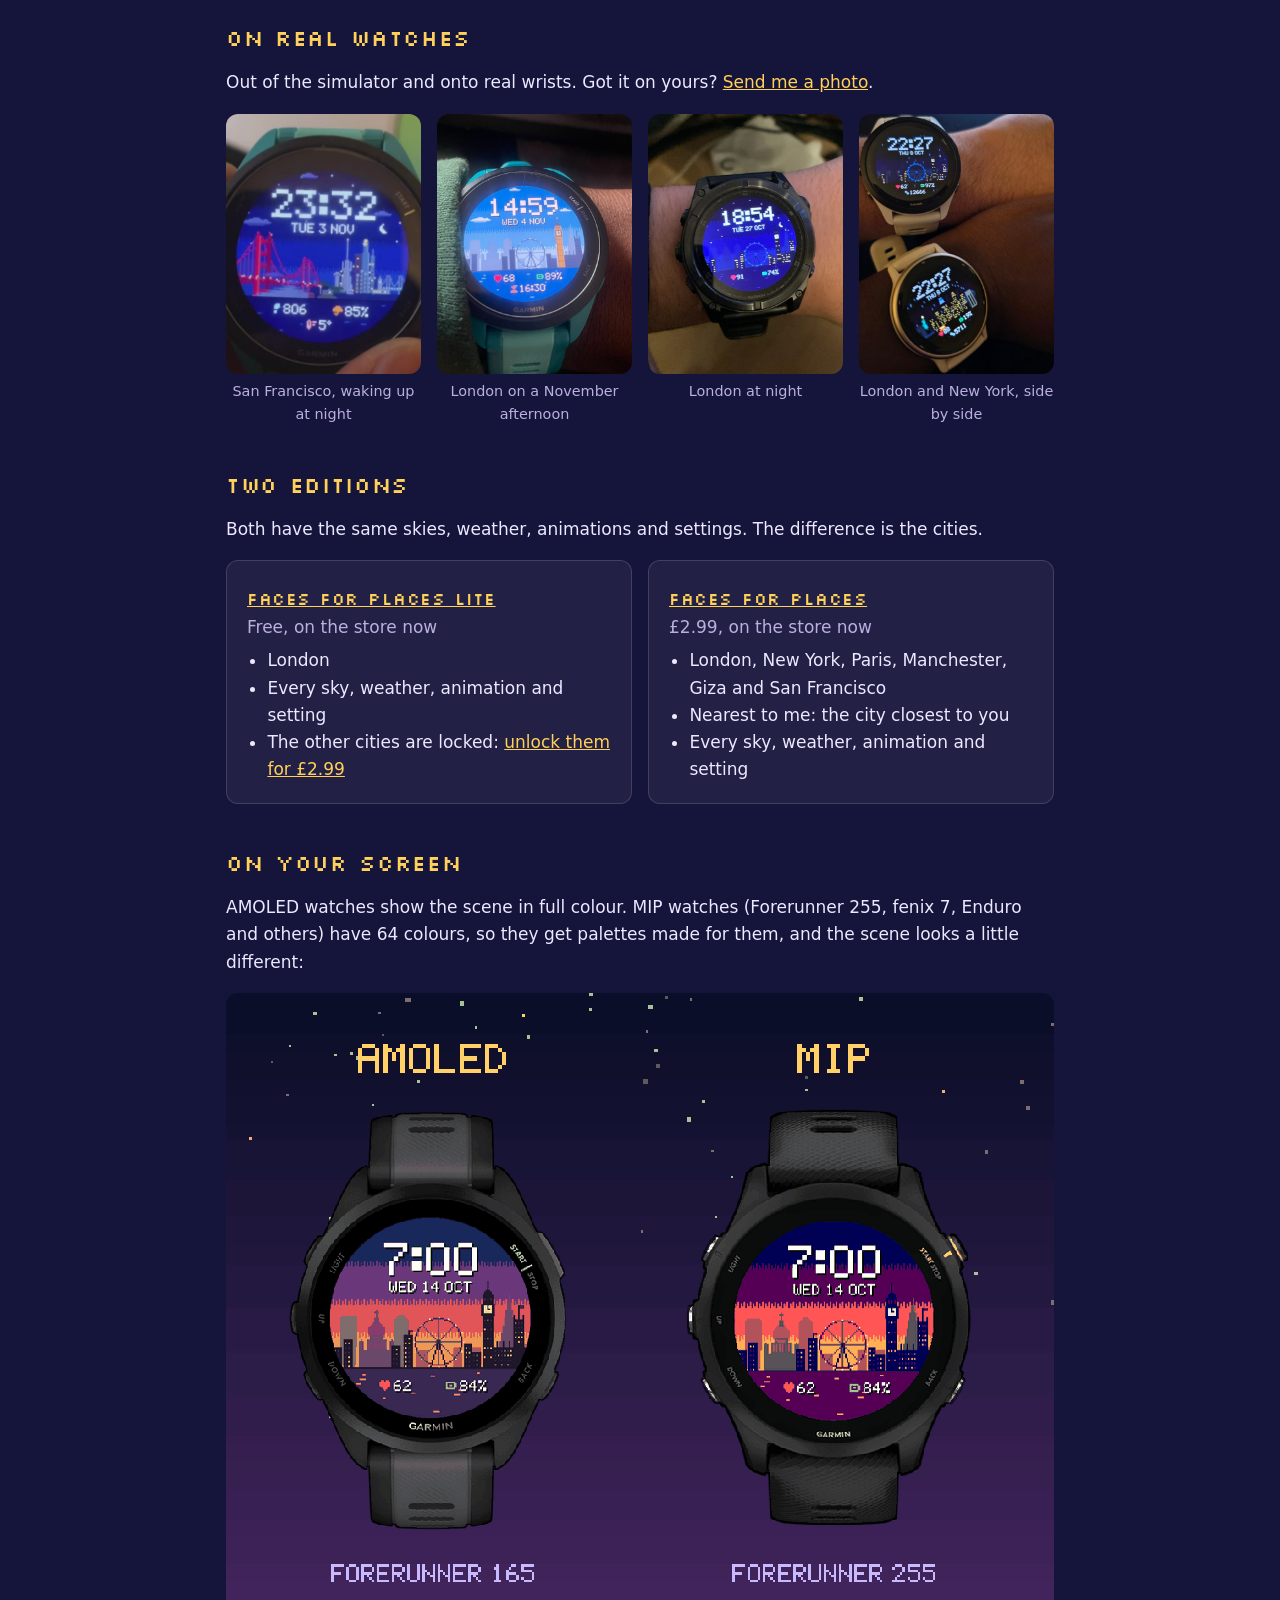
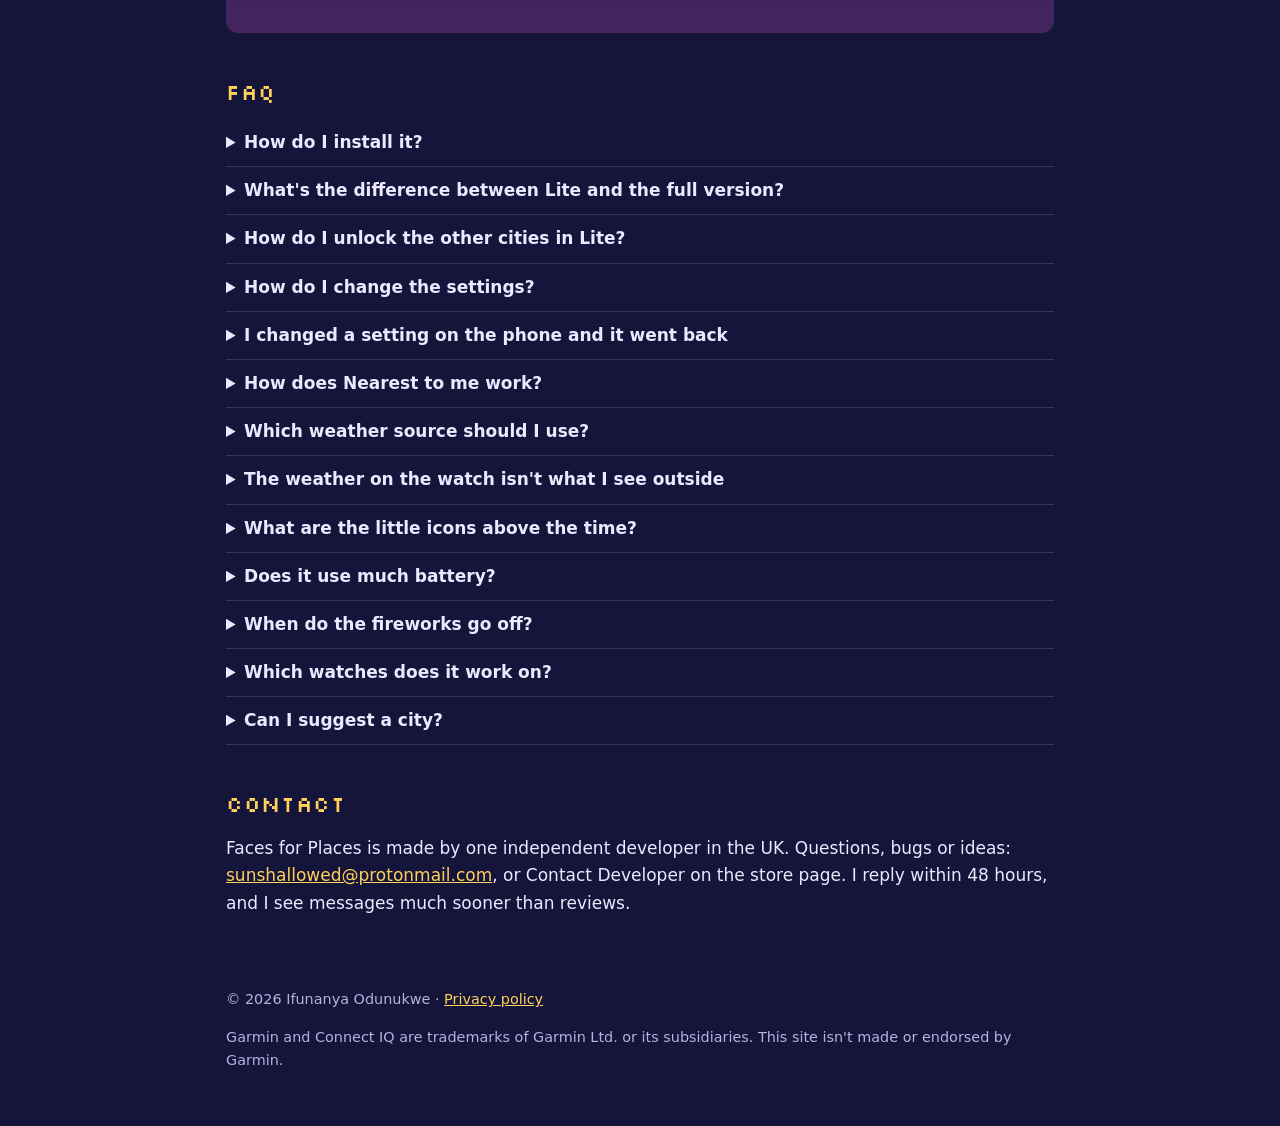
==== commit 7ecc1429: "﻿Website: the full version is on the store Links to its store page, in place of "coming soon".  Co-A" ====
--- a/index.html
+++ b/index.html
@@ -12,7 +12,7 @@
 <link rel="preconnect" href="https://fonts.googleapis.com">
 <link rel="preconnect" href="https://fonts.gstatic.com" crossorigin>
 <link href="https://fonts.googleapis.com/css2?family=Silkscreen&display=swap" rel="stylesheet">
-<link rel="stylesheet" href="style.css?v=4">
+<link rel="stylesheet" href="style.css?v=5">
 </head>
 <body>
 <header>
@@ -37,11 +37,11 @@
     skyline too.</p>
 
   <a class="cta" href="https://apps.garmin.com/apps/ed71a1ea-b74d-4fbb-a06b-3566b06835d3">Get Faces for Places Lite free on the Connect IQ Store</a>
-  <span class="cta soon">Faces for Places, all six cities: coming soon</span>
+  <a class="cta alt" href="https://apps.garmin.com/apps/3a36def2-1981-4ff5-9061-cf43c717143c">Get Faces for Places, all six cities, for £2.99</a>
 
   <h2 id="cities">The cities</h2>
   <p>Each city is drawn pixel by pixel from its real skyline, with every sky, weather and animation below.
-    London is free in Lite, and an <a href="unlock.html">unlock code</a> opens the rest. The full version will have them all.</p>
+    London is free in Lite, and an <a href="unlock.html">unlock code</a> opens the rest. The <a href="https://apps.garmin.com/apps/3a36def2-1981-4ff5-9061-cf43c717143c">full version</a> has them all.</p>
   <div class="cities">
     <figure>
       <img src="img/cities/london.png" width="390" height="390" alt="London by day: St Paul's, the London Eye, Big Ben and the Shard">
@@ -147,8 +147,8 @@
       </ul>
     </div>
     <div class="card">
-      <h3>Faces for Places</h3>
-      <p class="price">£2.99, coming soon</p>
+      <h3><a href="https://apps.garmin.com/apps/3a36def2-1981-4ff5-9061-cf43c717143c">Faces for Places</a></h3>
+      <p class="price">£2.99, on the store now</p>
       <ul>
         <li>London, New York, Paris, Manchester, Giza and San Francisco</li>
         <li>Nearest to me: the city closest to you</li>
@@ -175,7 +175,7 @@
   <details>
     <summary>What's the difference between Lite and the full version?</summary>
     <p>Only the cities. Lite is free and has London, with every sky, weather, animation and setting. The full
-      version (£2.99, coming soon) adds New York, Paris, Manchester, Giza and San Francisco, and Nearest to me. Try Lite first to
+      version (£2.99) adds New York, Paris, Manchester, Giza and San Francisco, and Nearest to me. Try Lite first to
       see how it looks on your watch. You can also <a href="unlock.html">unlock everything in Lite</a> for the same
       price.</p>
   </details>
--- a/style.css
+++ b/style.css
@@ -59,7 +59,7 @@
   background: var(--accent); color: var(--night); text-decoration: none;
   font-family: "Silkscreen", monospace;
 }
-.cta.soon { background: transparent; color: var(--accent); border: 2px solid var(--accent); cursor: default; }
+.cta.alt { background: transparent; color: var(--accent); border: 2px solid var(--accent); }
 
 button.cta { border: 0; font-size: 1rem; cursor: pointer; }
 .field { display: block; margin: 16px 0 8px; }
